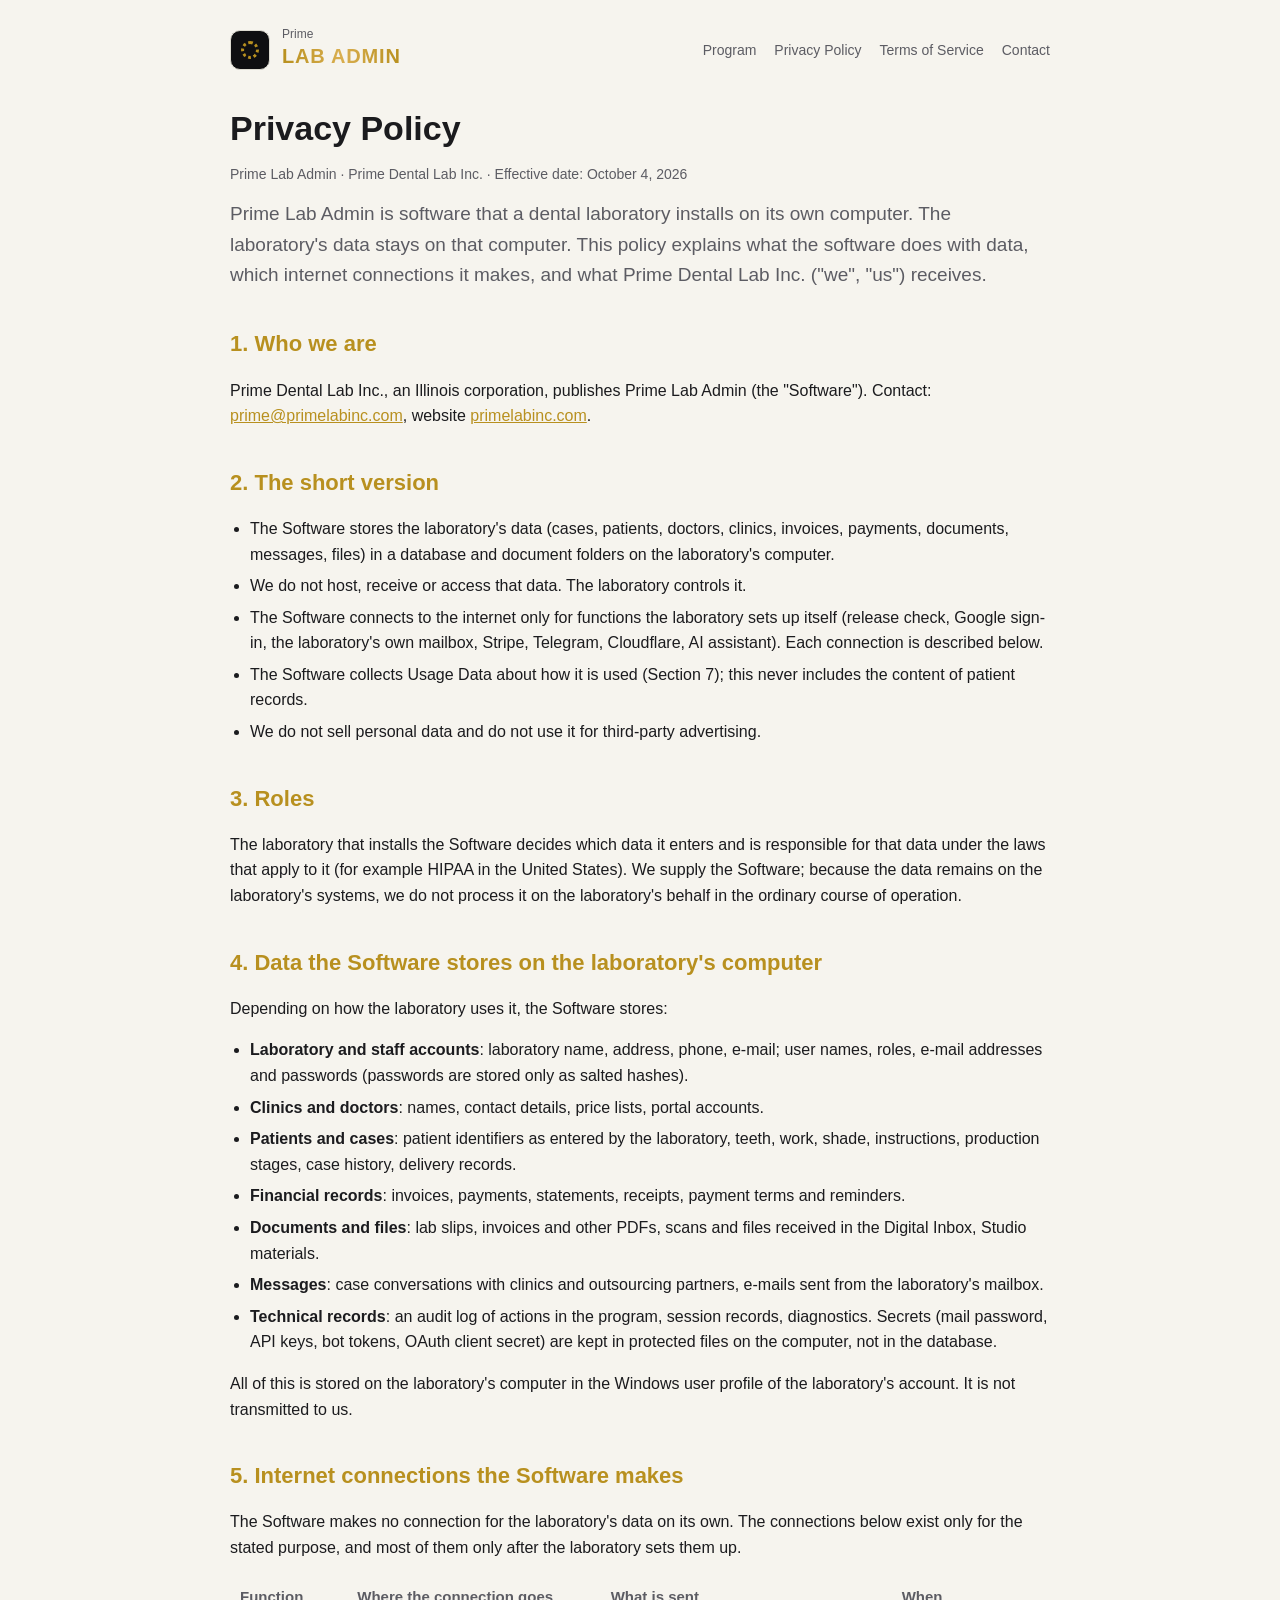
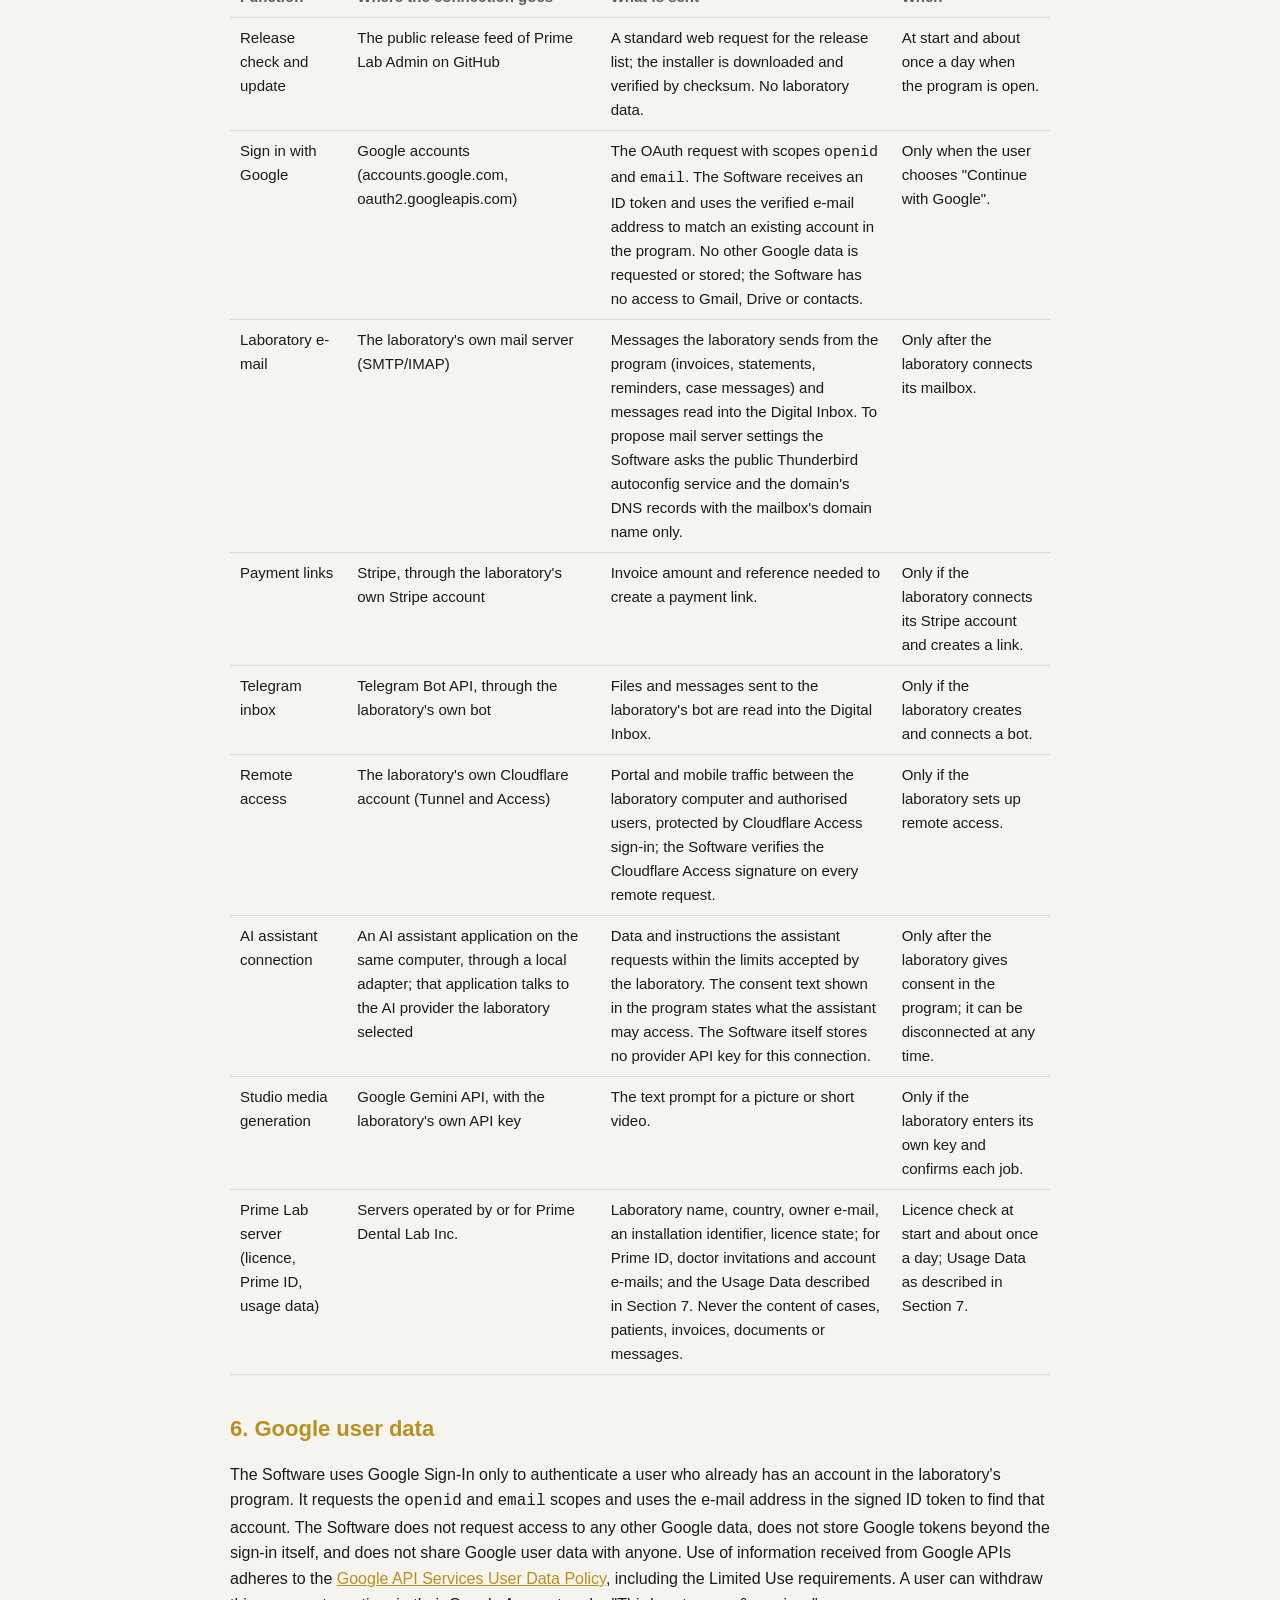
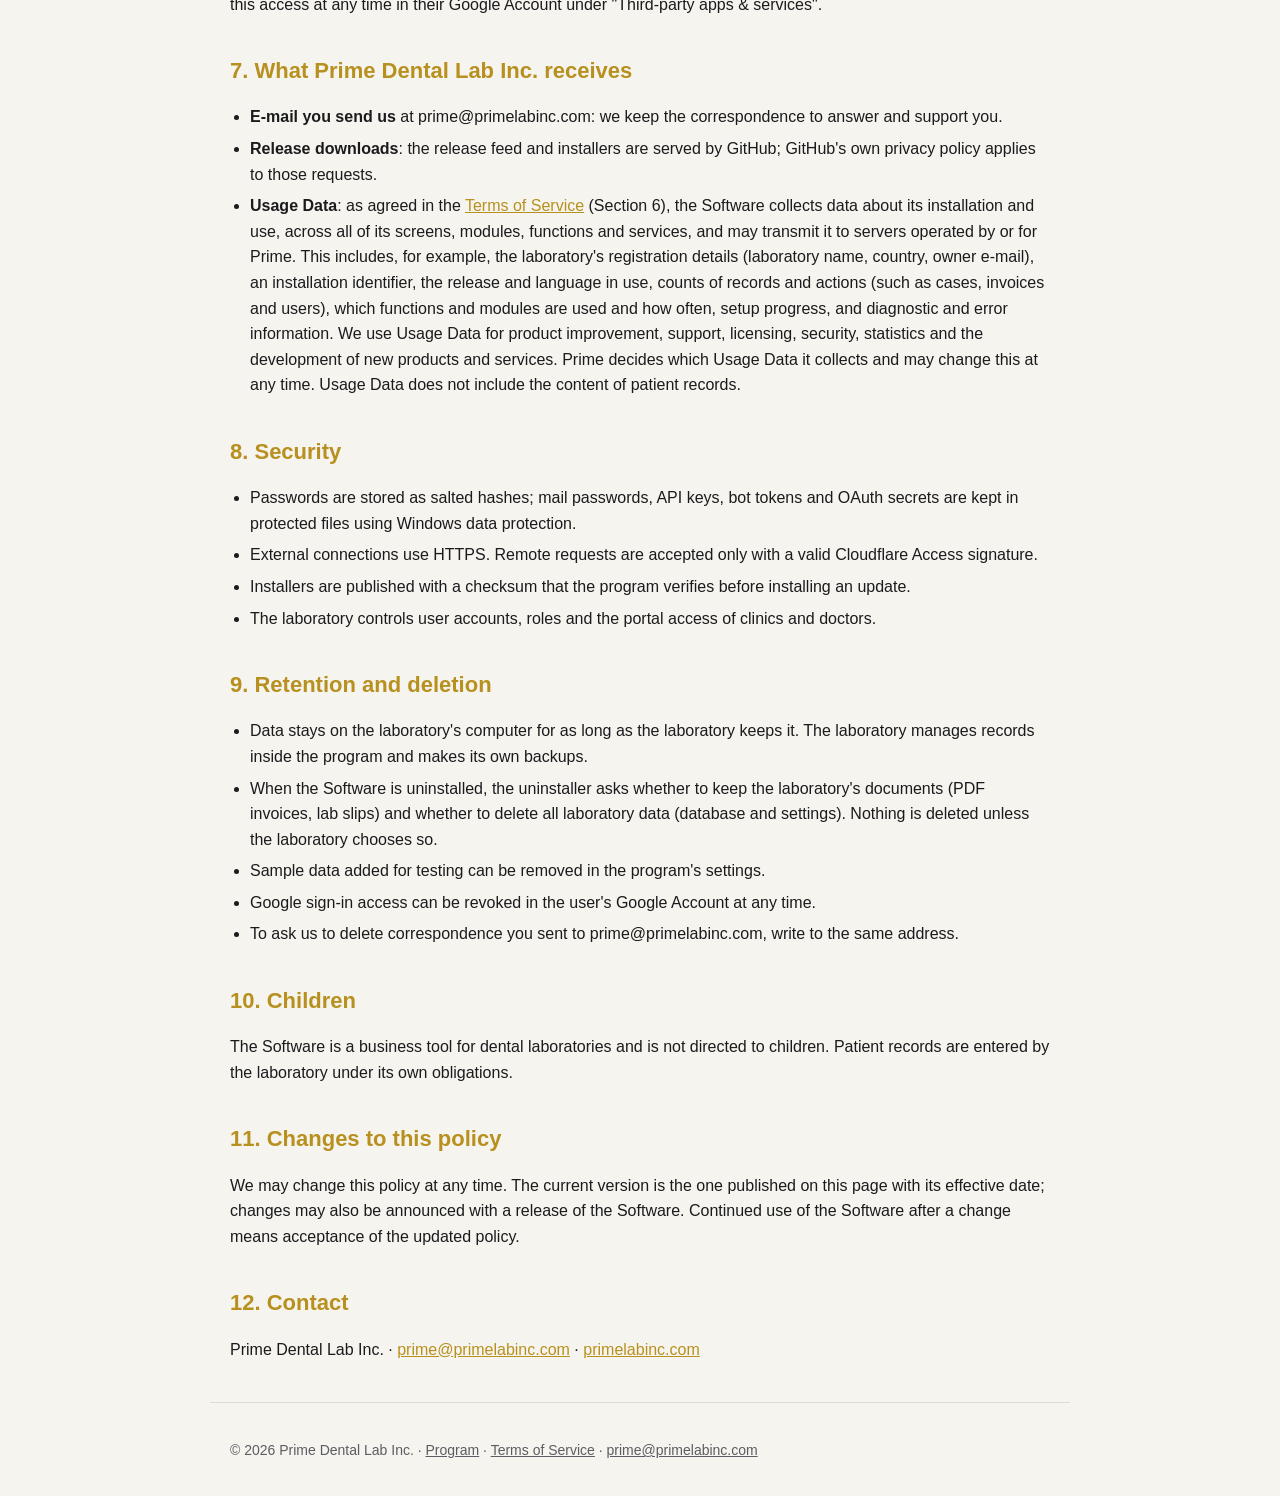
==== privacy.html @ 55986823 "Public pages from labadmin 869e050dc3d62ef52f39cce80fc5e84a127762c7" ====
<!doctype html>
<html lang="en">
<head>
<meta charset="utf-8">
<meta name="viewport" content="width=device-width, initial-scale=1">
<title>Privacy Policy — Prime Lab Admin</title>
<meta name="description" content="Privacy Policy for Prime Lab Admin, dental laboratory management software by Prime Dental Lab Inc.">
<link rel="stylesheet" href="style.css">
</head>
<body>
<header>
  <a class="brand" href="index.html"><span class="mark"><span></span></span><span><small>Prime</small><strong>LAB ADMIN</strong></span></a>
  <nav><a href="index.html">Program</a><a href="privacy.html">Privacy Policy</a><a href="terms.html">Terms of Service</a><a href="mailto:prime@primelabinc.com">Contact</a></nav>
</header>
<main>
  <h1>Privacy Policy</h1>
  <p class="meta">Prime Lab Admin · Prime Dental Lab Inc. · Effective date: October 4, 2026</p>
  <p class="lead">Prime Lab Admin is software that a dental laboratory installs on its own computer. The laboratory's data stays on that computer. This policy explains what the software does with data, which internet connections it makes, and what Prime Dental Lab Inc. ("we", "us") receives.</p>

  <h2>1. Who we are</h2>
  <p>Prime Dental Lab Inc., an Illinois corporation, publishes Prime Lab Admin (the "Software"). Contact: <a href="mailto:prime@primelabinc.com">prime@primelabinc.com</a>, website <a href="https://primelabinc.com">primelabinc.com</a>.</p>

  <h2>2. The short version</h2>
  <ul>
    <li>The Software stores the laboratory's data (cases, patients, doctors, clinics, invoices, payments, documents, messages, files) in a database and document folders on the laboratory's computer.</li>
    <li>We do not host, receive or access that data. The laboratory controls it.</li>
    <li>The Software connects to the internet only for functions the laboratory sets up itself (release check, Google sign-in, the laboratory's own mailbox, Stripe, Telegram, Cloudflare, AI assistant). Each connection is described below.</li>
    <li>The Software collects Usage Data about how it is used (Section 7); this never includes the content of patient records.</li>
    <li>We do not sell personal data and do not use it for third-party advertising.</li>
  </ul>

  <h2>3. Roles</h2>
  <p>The laboratory that installs the Software decides which data it enters and is responsible for that data under the laws that apply to it (for example HIPAA in the United States). We supply the Software; because the data remains on the laboratory's systems, we do not process it on the laboratory's behalf in the ordinary course of operation.</p>

  <h2>4. Data the Software stores on the laboratory's computer</h2>
  <p>Depending on how the laboratory uses it, the Software stores:</p>
  <ul>
    <li><strong>Laboratory and staff accounts</strong>: laboratory name, address, phone, e-mail; user names, roles, e-mail addresses and passwords (passwords are stored only as salted hashes).</li>
    <li><strong>Clinics and doctors</strong>: names, contact details, price lists, portal accounts.</li>
    <li><strong>Patients and cases</strong>: patient identifiers as entered by the laboratory, teeth, work, shade, instructions, production stages, case history, delivery records.</li>
    <li><strong>Financial records</strong>: invoices, payments, statements, receipts, payment terms and reminders.</li>
    <li><strong>Documents and files</strong>: lab slips, invoices and other PDFs, scans and files received in the Digital Inbox, Studio materials.</li>
    <li><strong>Messages</strong>: case conversations with clinics and outsourcing partners, e-mails sent from the laboratory's mailbox.</li>
    <li><strong>Technical records</strong>: an audit log of actions in the program, session records, diagnostics. Secrets (mail password, API keys, bot tokens, OAuth client secret) are kept in protected files on the computer, not in the database.</li>
  </ul>
  <p>All of this is stored on the laboratory's computer in the Windows user profile of the laboratory's account. It is not transmitted to us.</p>

  <h2>5. Internet connections the Software makes</h2>
  <p>The Software makes no connection for the laboratory's data on its own. The connections below exist only for the stated purpose, and most of them only after the laboratory sets them up.</p>
  <table>
    <tr><th>Function</th><th>Where the connection goes</th><th>What is sent</th><th>When</th></tr>
    <tr><td>Release check and update</td><td>The public release feed of Prime Lab Admin on GitHub</td><td>A standard web request for the release list; the installer is downloaded and verified by checksum. No laboratory data.</td><td>At start and about once a day when the program is open.</td></tr>
    <tr><td>Sign in with Google</td><td>Google accounts (accounts.google.com, oauth2.googleapis.com)</td><td>The OAuth request with scopes <code>openid</code> and <code>email</code>. The Software receives an ID token and uses the verified e-mail address to match an existing account in the program. No other Google data is requested or stored; the Software has no access to Gmail, Drive or contacts.</td><td>Only when the user chooses "Continue with Google".</td></tr>
    <tr><td>Laboratory e-mail</td><td>The laboratory's own mail server (SMTP/IMAP)</td><td>Messages the laboratory sends from the program (invoices, statements, reminders, case messages) and messages read into the Digital Inbox. To propose mail server settings the Software asks the public Thunderbird autoconfig service and the domain's DNS records with the mailbox's domain name only.</td><td>Only after the laboratory connects its mailbox.</td></tr>
    <tr><td>Payment links</td><td>Stripe, through the laboratory's own Stripe account</td><td>Invoice amount and reference needed to create a payment link.</td><td>Only if the laboratory connects its Stripe account and creates a link.</td></tr>
    <tr><td>Telegram inbox</td><td>Telegram Bot API, through the laboratory's own bot</td><td>Files and messages sent to the laboratory's bot are read into the Digital Inbox.</td><td>Only if the laboratory creates and connects a bot.</td></tr>
    <tr><td>Remote access</td><td>The laboratory's own Cloudflare account (Tunnel and Access)</td><td>Portal and mobile traffic between the laboratory computer and authorised users, protected by Cloudflare Access sign-in; the Software verifies the Cloudflare Access signature on every remote request.</td><td>Only if the laboratory sets up remote access.</td></tr>
    <tr><td>AI assistant connection</td><td>An AI assistant application on the same computer, through a local adapter; that application talks to the AI provider the laboratory selected</td><td>Data and instructions the assistant requests within the limits accepted by the laboratory. The consent text shown in the program states what the assistant may access. The Software itself stores no provider API key for this connection.</td><td>Only after the laboratory gives consent in the program; it can be disconnected at any time.</td></tr>
    <tr><td>Studio media generation</td><td>Google Gemini API, with the laboratory's own API key</td><td>The text prompt for a picture or short video.</td><td>Only if the laboratory enters its own key and confirms each job.</td></tr>
    <tr><td>Prime Lab server (licence, Prime ID, usage data)</td><td>Servers operated by or for Prime Dental Lab Inc.</td><td>Laboratory name, country, owner e-mail, an installation identifier, licence state; for Prime ID, doctor invitations and account e-mails; and the Usage Data described in Section 7. Never the content of cases, patients, invoices, documents or messages.</td><td>Licence check at start and about once a day; Usage Data as described in Section 7.</td></tr>
  </table>

  <h2>6. Google user data</h2>
  <p>The Software uses Google Sign-In only to authenticate a user who already has an account in the laboratory's program. It requests the <code>openid</code> and <code>email</code> scopes and uses the e-mail address in the signed ID token to find that account. The Software does not request access to any other Google data, does not store Google tokens beyond the sign-in itself, and does not share Google user data with anyone. Use of information received from Google APIs adheres to the <a href="https://developers.google.com/terms/api-services-user-data-policy">Google API Services User Data Policy</a>, including the Limited Use requirements. A user can withdraw this access at any time in their Google Account under "Third-party apps &amp; services".</p>

  <h2>7. What Prime Dental Lab Inc. receives</h2>
  <ul>
    <li><strong>E-mail you send us</strong> at prime@primelabinc.com: we keep the correspondence to answer and support you.</li>
    <li><strong>Release downloads</strong>: the release feed and installers are served by GitHub; GitHub's own privacy policy applies to those requests.</li>
    <li><strong>Usage Data</strong>: as agreed in the <a href="terms.html">Terms of Service</a> (Section 6), the Software collects data about its installation and use, across all of its screens, modules, functions and services, and may transmit it to servers operated by or for Prime. This includes, for example, the laboratory's registration details (laboratory name, country, owner e-mail), an installation identifier, the release and language in use, counts of records and actions (such as cases, invoices and users), which functions and modules are used and how often, setup progress, and diagnostic and error information. We use Usage Data for product improvement, support, licensing, security, statistics and the development of new products and services. Prime decides which Usage Data it collects and may change this at any time. Usage Data does not include the content of patient records.</li>
  </ul>

  <h2>8. Security</h2>
  <ul>
    <li>Passwords are stored as salted hashes; mail passwords, API keys, bot tokens and OAuth secrets are kept in protected files using Windows data protection.</li>
    <li>External connections use HTTPS. Remote requests are accepted only with a valid Cloudflare Access signature.</li>
    <li>Installers are published with a checksum that the program verifies before installing an update.</li>
    <li>The laboratory controls user accounts, roles and the portal access of clinics and doctors.</li>
  </ul>

  <h2>9. Retention and deletion</h2>
  <ul>
    <li>Data stays on the laboratory's computer for as long as the laboratory keeps it. The laboratory manages records inside the program and makes its own backups.</li>
    <li>When the Software is uninstalled, the uninstaller asks whether to keep the laboratory's documents (PDF invoices, lab slips) and whether to delete all laboratory data (database and settings). Nothing is deleted unless the laboratory chooses so.</li>
    <li>Sample data added for testing can be removed in the program's settings.</li>
    <li>Google sign-in access can be revoked in the user's Google Account at any time.</li>
    <li>To ask us to delete correspondence you sent to prime@primelabinc.com, write to the same address.</li>
  </ul>

  <h2>10. Children</h2>
  <p>The Software is a business tool for dental laboratories and is not directed to children. Patient records are entered by the laboratory under its own obligations.</p>

  <h2>11. Changes to this policy</h2>
  <p>We may change this policy at any time. The current version is the one published on this page with its effective date; changes may also be announced with a release of the Software. Continued use of the Software after a change means acceptance of the updated policy.</p>

  <h2>12. Contact</h2>
  <p>Prime Dental Lab Inc. · <a href="mailto:prime@primelabinc.com">prime@primelabinc.com</a> · <a href="https://primelabinc.com">primelabinc.com</a></p>
</main>
<footer>
  © 2026 Prime Dental Lab Inc. · <a href="index.html">Program</a> · <a href="terms.html">Terms of Service</a> · <a href="mailto:prime@primelabinc.com">prime@primelabinc.com</a>
</footer>
</body>
</html>
---- style.css ----
:root{--bg:#141517;--card:#1c1d21;--text:#ececec;--muted:#a9a9ad;--gold:#f0c75e;--gold2:#fff3b0;--line:#3a3b40;--max:860px}
@media (prefers-color-scheme:light){:root{--bg:#f6f4ee;--card:#ffffff;--text:#1b1b1e;--muted:#5c5c63;--gold:#b8901f;--gold2:#d9ae4f;--line:#dedbd1}}
*{box-sizing:border-box}
body{margin:0;background:var(--bg);color:var(--text);font:16px/1.6 -apple-system,"Segoe UI",Roboto,Helvetica,Arial,sans-serif}
header,main,footer{max-width:var(--max);margin:0 auto;padding:0 20px}
header{padding-top:28px;padding-bottom:8px;display:flex;align-items:center;justify-content:space-between;gap:16px;flex-wrap:wrap}
.brand{display:flex;align-items:center;gap:12px;text-decoration:none;color:inherit}
.brand .mark{width:40px;height:40px;border-radius:10px;background:#0f0f11;border:1px solid var(--line);display:grid;place-items:center}
.brand .mark span{width:18px;height:18px;border-radius:50%;border:3px dotted var(--gold)}
.brand small{display:block;font-size:12px;color:var(--muted);line-height:1}
.brand strong{font-size:20px;letter-spacing:.04em;background:linear-gradient(90deg,var(--gold),var(--gold2),var(--gold));-webkit-background-clip:text;background-clip:text;color:transparent}
nav a{color:var(--muted);text-decoration:none;margin-left:18px;font-size:14px}
nav a:hover{color:var(--gold)}
h1{font-size:34px;line-height:1.2;margin:28px 0 8px}
h2{font-size:22px;margin:36px 0 10px;color:var(--gold)}
h3{font-size:17px;margin:22px 0 6px}
p.lead{font-size:19px;color:var(--muted);margin-top:0}
.card{background:var(--card);border:1px solid var(--line);border-radius:14px;padding:18px 20px;margin:14px 0}
.grid{display:grid;grid-template-columns:repeat(auto-fit,minmax(240px,1fr));gap:14px}
.grid .card{margin:0}
.btn{display:inline-block;background:var(--gold);color:#141517;font-weight:600;text-decoration:none;padding:12px 20px;border-radius:10px;margin:8px 8px 8px 0}
.btn.ghost{background:transparent;color:var(--text);border:1px solid var(--line)}
ul{padding-left:20px}
li{margin:6px 0}
table{border-collapse:collapse;width:100%;font-size:15px}
th,td{text-align:left;vertical-align:top;padding:8px 10px;border-bottom:1px solid var(--line)}
th{color:var(--muted);font-weight:600}
.meta{color:var(--muted);font-size:14px}
footer{padding:36px 20px 40px;color:var(--muted);font-size:14px;border-top:1px solid var(--line);margin-top:40px}
footer a{color:var(--muted)}
a{color:var(--gold)}
@media (max-width:600px){h1{font-size:28px}nav a{margin-left:12px}}
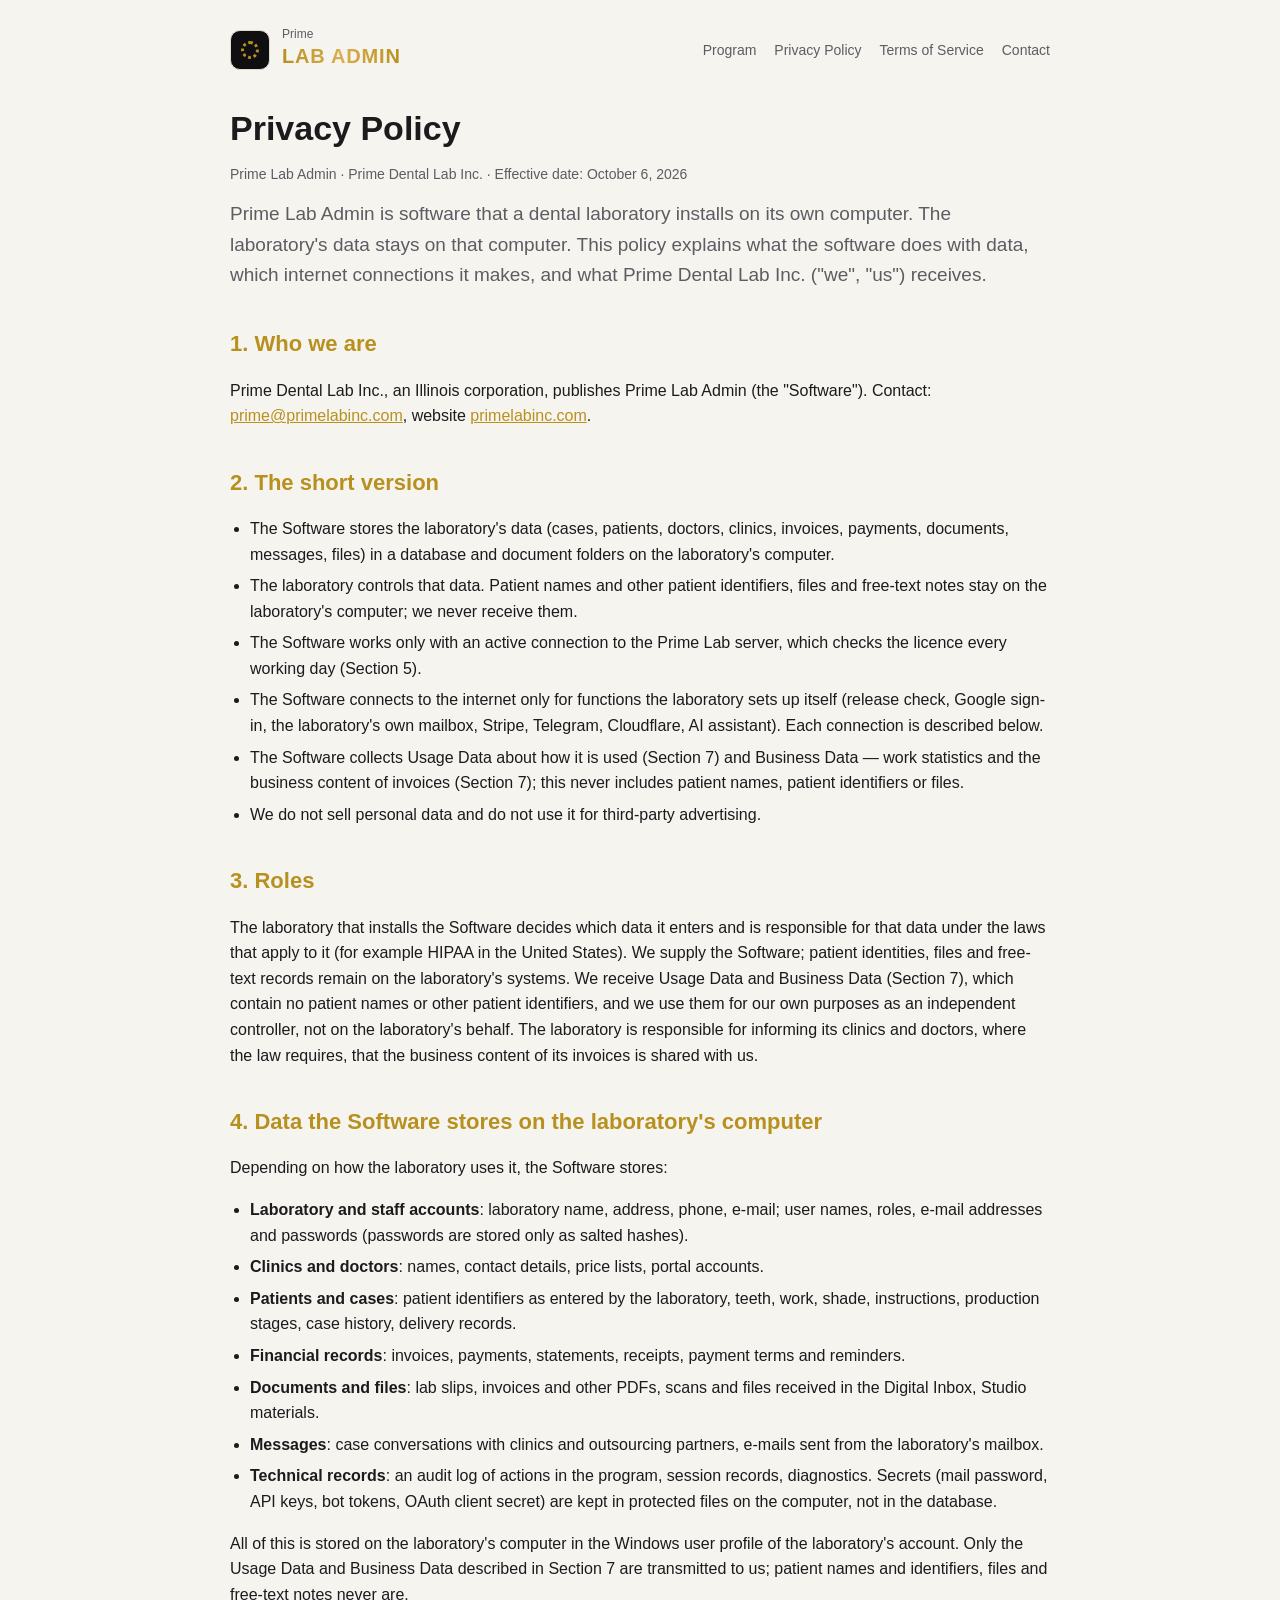
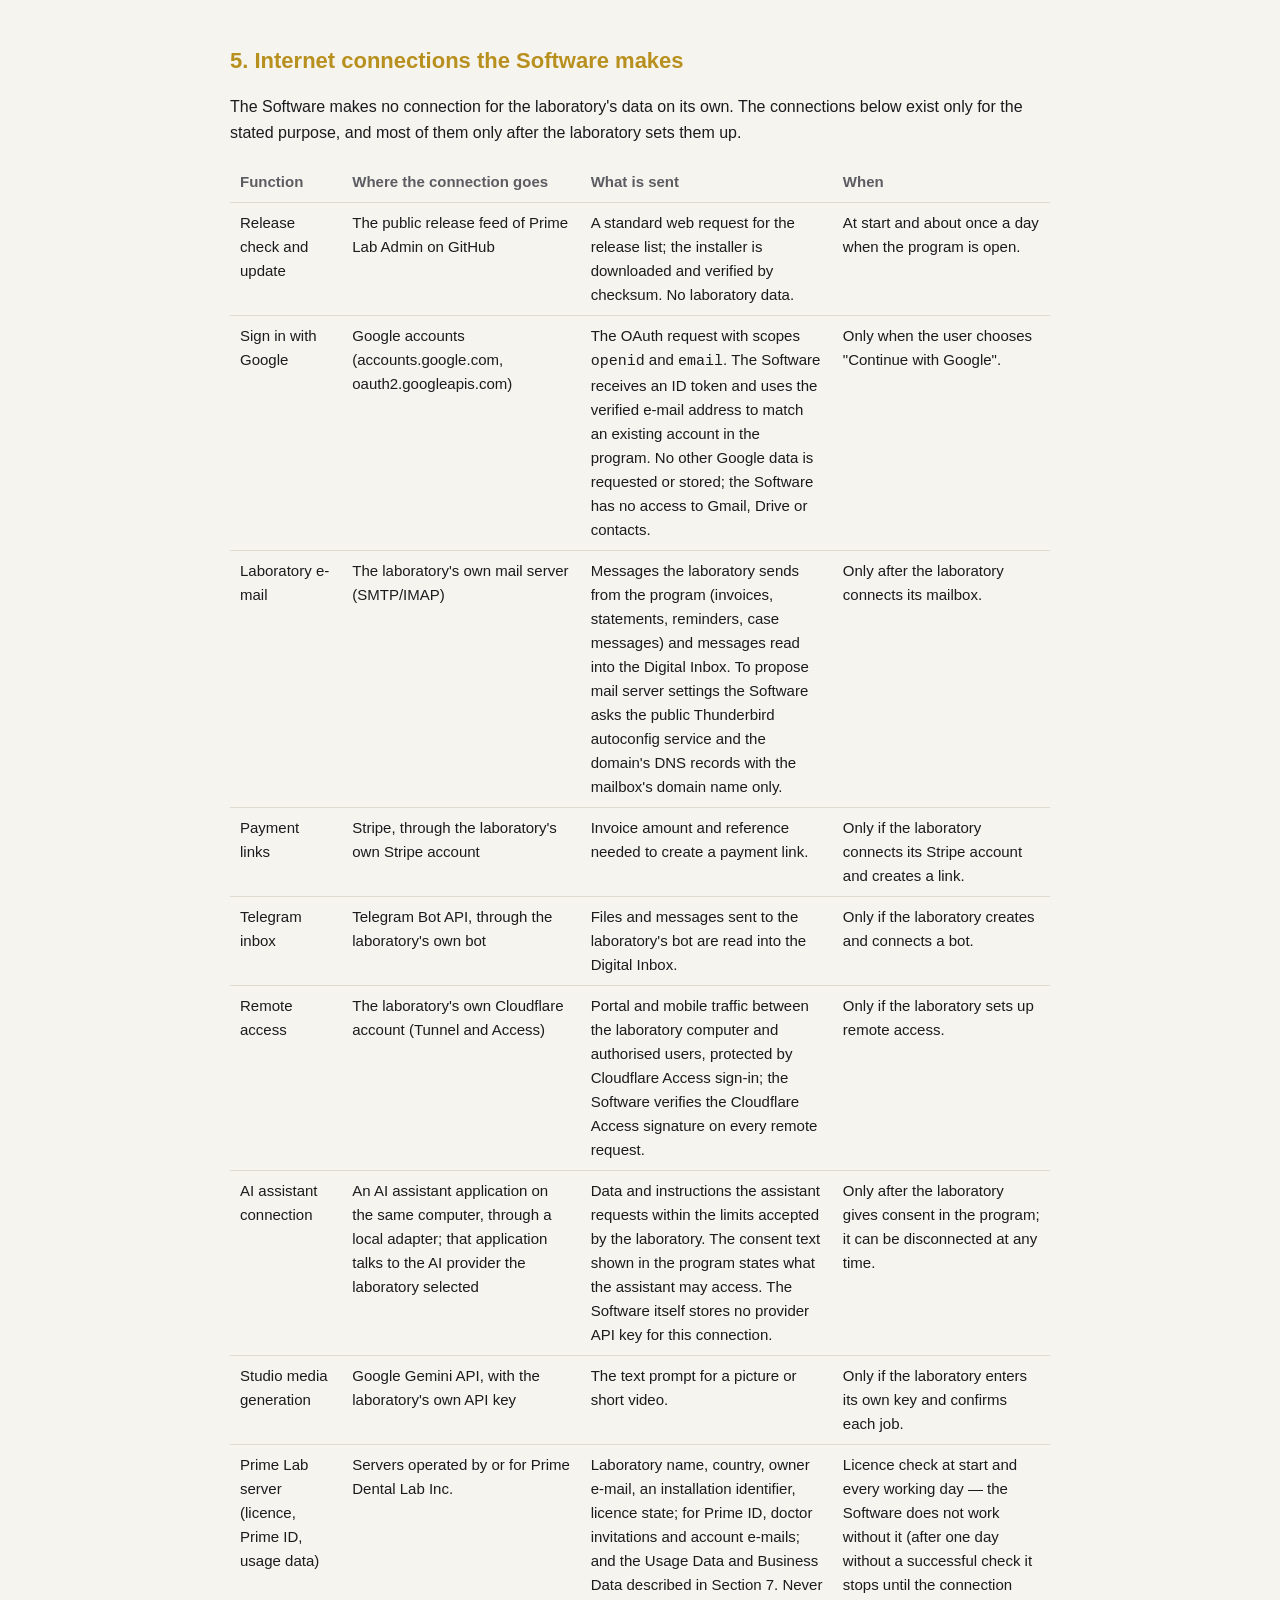
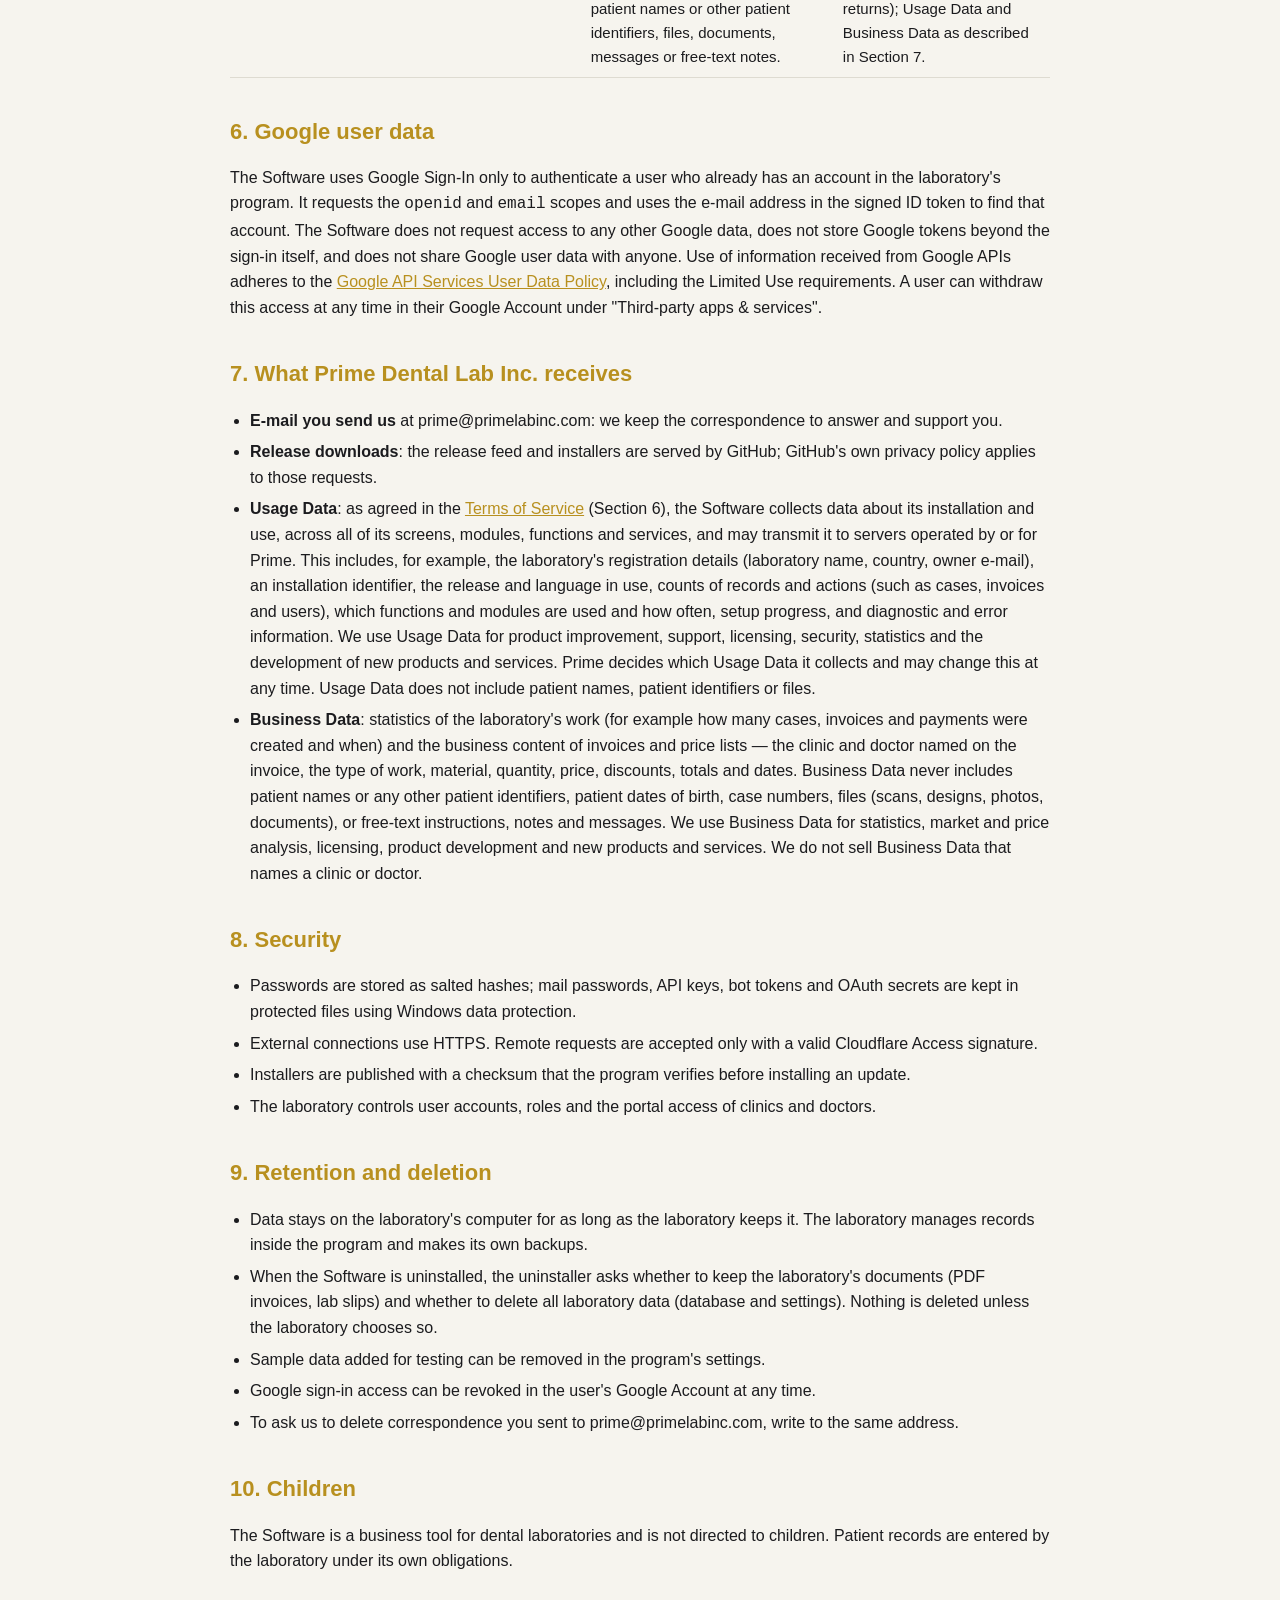
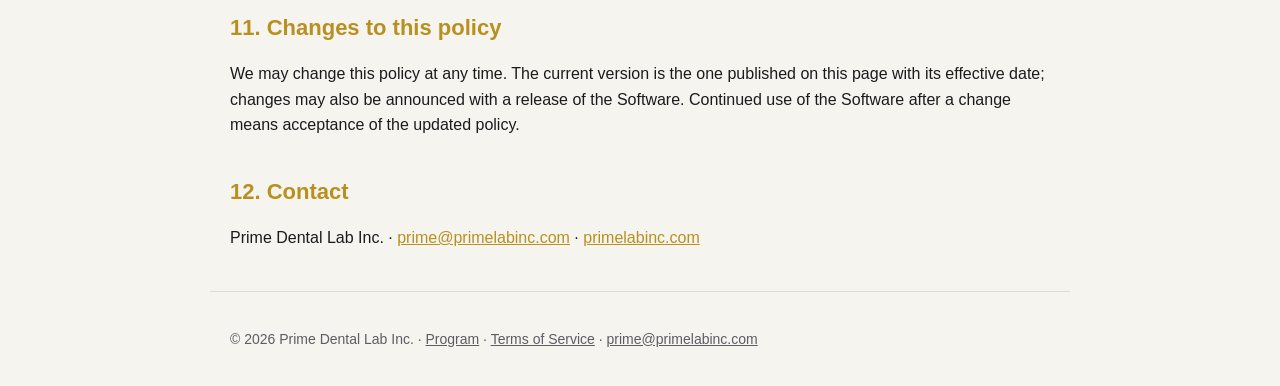
==== commit 6ae00aef: "Public pages from labadmin aed3d22ae14ece56cc79f1566f37463aeb109152" ====
--- a/privacy.html
+++ b/privacy.html
@@ -14,7 +14,7 @@
 </header>
 <main>
   <h1>Privacy Policy</h1>
-  <p class="meta">Prime Lab Admin · Prime Dental Lab Inc. · Effective date: October 4, 2026</p>
+  <p class="meta">Prime Lab Admin · Prime Dental Lab Inc. · Effective date: October 6, 2026</p>
   <p class="lead">Prime Lab Admin is software that a dental laboratory installs on its own computer. The laboratory's data stays on that computer. This policy explains what the software does with data, which internet connections it makes, and what Prime Dental Lab Inc. ("we", "us") receives.</p>
 
   <h2>1. Who we are</h2>
@@ -23,14 +23,15 @@
   <h2>2. The short version</h2>
   <ul>
     <li>The Software stores the laboratory's data (cases, patients, doctors, clinics, invoices, payments, documents, messages, files) in a database and document folders on the laboratory's computer.</li>
-    <li>We do not host, receive or access that data. The laboratory controls it.</li>
+    <li>The laboratory controls that data. Patient names and other patient identifiers, files and free-text notes stay on the laboratory's computer; we never receive them.</li>
+    <li>The Software works only with an active connection to the Prime Lab server, which checks the licence every working day (Section 5).</li>
     <li>The Software connects to the internet only for functions the laboratory sets up itself (release check, Google sign-in, the laboratory's own mailbox, Stripe, Telegram, Cloudflare, AI assistant). Each connection is described below.</li>
-    <li>The Software collects Usage Data about how it is used (Section 7); this never includes the content of patient records.</li>
+    <li>The Software collects Usage Data about how it is used (Section 7) and Business Data — work statistics and the business content of invoices (Section 7); this never includes patient names, patient identifiers or files.</li>
     <li>We do not sell personal data and do not use it for third-party advertising.</li>
   </ul>
 
   <h2>3. Roles</h2>
-  <p>The laboratory that installs the Software decides which data it enters and is responsible for that data under the laws that apply to it (for example HIPAA in the United States). We supply the Software; because the data remains on the laboratory's systems, we do not process it on the laboratory's behalf in the ordinary course of operation.</p>
+  <p>The laboratory that installs the Software decides which data it enters and is responsible for that data under the laws that apply to it (for example HIPAA in the United States). We supply the Software; patient identities, files and free-text records remain on the laboratory's systems. We receive Usage Data and Business Data (Section 7), which contain no patient names or other patient identifiers, and we use them for our own purposes as an independent controller, not on the laboratory's behalf. The laboratory is responsible for informing its clinics and doctors, where the law requires, that the business content of its invoices is shared with us.</p>
 
   <h2>4. Data the Software stores on the laboratory's computer</h2>
   <p>Depending on how the laboratory uses it, the Software stores:</p>
@@ -43,7 +44,7 @@
     <li><strong>Messages</strong>: case conversations with clinics and outsourcing partners, e-mails sent from the laboratory's mailbox.</li>
     <li><strong>Technical records</strong>: an audit log of actions in the program, session records, diagnostics. Secrets (mail password, API keys, bot tokens, OAuth client secret) are kept in protected files on the computer, not in the database.</li>
   </ul>
-  <p>All of this is stored on the laboratory's computer in the Windows user profile of the laboratory's account. It is not transmitted to us.</p>
+  <p>All of this is stored on the laboratory's computer in the Windows user profile of the laboratory's account. Only the Usage Data and Business Data described in Section 7 are transmitted to us; patient names and identifiers, files and free-text notes never are.</p>
 
   <h2>5. Internet connections the Software makes</h2>
   <p>The Software makes no connection for the laboratory's data on its own. The connections below exist only for the stated purpose, and most of them only after the laboratory sets them up.</p>
@@ -57,7 +58,7 @@
     <tr><td>Remote access</td><td>The laboratory's own Cloudflare account (Tunnel and Access)</td><td>Portal and mobile traffic between the laboratory computer and authorised users, protected by Cloudflare Access sign-in; the Software verifies the Cloudflare Access signature on every remote request.</td><td>Only if the laboratory sets up remote access.</td></tr>
     <tr><td>AI assistant connection</td><td>An AI assistant application on the same computer, through a local adapter; that application talks to the AI provider the laboratory selected</td><td>Data and instructions the assistant requests within the limits accepted by the laboratory. The consent text shown in the program states what the assistant may access. The Software itself stores no provider API key for this connection.</td><td>Only after the laboratory gives consent in the program; it can be disconnected at any time.</td></tr>
     <tr><td>Studio media generation</td><td>Google Gemini API, with the laboratory's own API key</td><td>The text prompt for a picture or short video.</td><td>Only if the laboratory enters its own key and confirms each job.</td></tr>
-    <tr><td>Prime Lab server (licence, Prime ID, usage data)</td><td>Servers operated by or for Prime Dental Lab Inc.</td><td>Laboratory name, country, owner e-mail, an installation identifier, licence state; for Prime ID, doctor invitations and account e-mails; and the Usage Data described in Section 7. Never the content of cases, patients, invoices, documents or messages.</td><td>Licence check at start and about once a day; Usage Data as described in Section 7.</td></tr>
+    <tr><td>Prime Lab server (licence, Prime ID, usage data)</td><td>Servers operated by or for Prime Dental Lab Inc.</td><td>Laboratory name, country, owner e-mail, an installation identifier, licence state; for Prime ID, doctor invitations and account e-mails; and the Usage Data and Business Data described in Section 7. Never patient names or other patient identifiers, files, documents, messages or free-text notes.</td><td>Licence check at start and every working day — the Software does not work without it (after one day without a successful check it stops until the connection returns); Usage Data and Business Data as described in Section 7.</td></tr>
   </table>
 
   <h2>6. Google user data</h2>
@@ -67,7 +68,8 @@
   <ul>
     <li><strong>E-mail you send us</strong> at prime@primelabinc.com: we keep the correspondence to answer and support you.</li>
     <li><strong>Release downloads</strong>: the release feed and installers are served by GitHub; GitHub's own privacy policy applies to those requests.</li>
-    <li><strong>Usage Data</strong>: as agreed in the <a href="terms.html">Terms of Service</a> (Section 6), the Software collects data about its installation and use, across all of its screens, modules, functions and services, and may transmit it to servers operated by or for Prime. This includes, for example, the laboratory's registration details (laboratory name, country, owner e-mail), an installation identifier, the release and language in use, counts of records and actions (such as cases, invoices and users), which functions and modules are used and how often, setup progress, and diagnostic and error information. We use Usage Data for product improvement, support, licensing, security, statistics and the development of new products and services. Prime decides which Usage Data it collects and may change this at any time. Usage Data does not include the content of patient records.</li>
+    <li><strong>Usage Data</strong>: as agreed in the <a href="terms.html">Terms of Service</a> (Section 6), the Software collects data about its installation and use, across all of its screens, modules, functions and services, and may transmit it to servers operated by or for Prime. This includes, for example, the laboratory's registration details (laboratory name, country, owner e-mail), an installation identifier, the release and language in use, counts of records and actions (such as cases, invoices and users), which functions and modules are used and how often, setup progress, and diagnostic and error information. We use Usage Data for product improvement, support, licensing, security, statistics and the development of new products and services. Prime decides which Usage Data it collects and may change this at any time. Usage Data does not include patient names, patient identifiers or files.</li>
+    <li><strong>Business Data</strong>: statistics of the laboratory's work (for example how many cases, invoices and payments were created and when) and the business content of invoices and price lists — the clinic and doctor named on the invoice, the type of work, material, quantity, price, discounts, totals and dates. Business Data never includes patient names or any other patient identifiers, patient dates of birth, case numbers, files (scans, designs, photos, documents), or free-text instructions, notes and messages. We use Business Data for statistics, market and price analysis, licensing, product development and new products and services. We do not sell Business Data that names a clinic or doctor.</li>
   </ul>
 
   <h2>8. Security</h2>
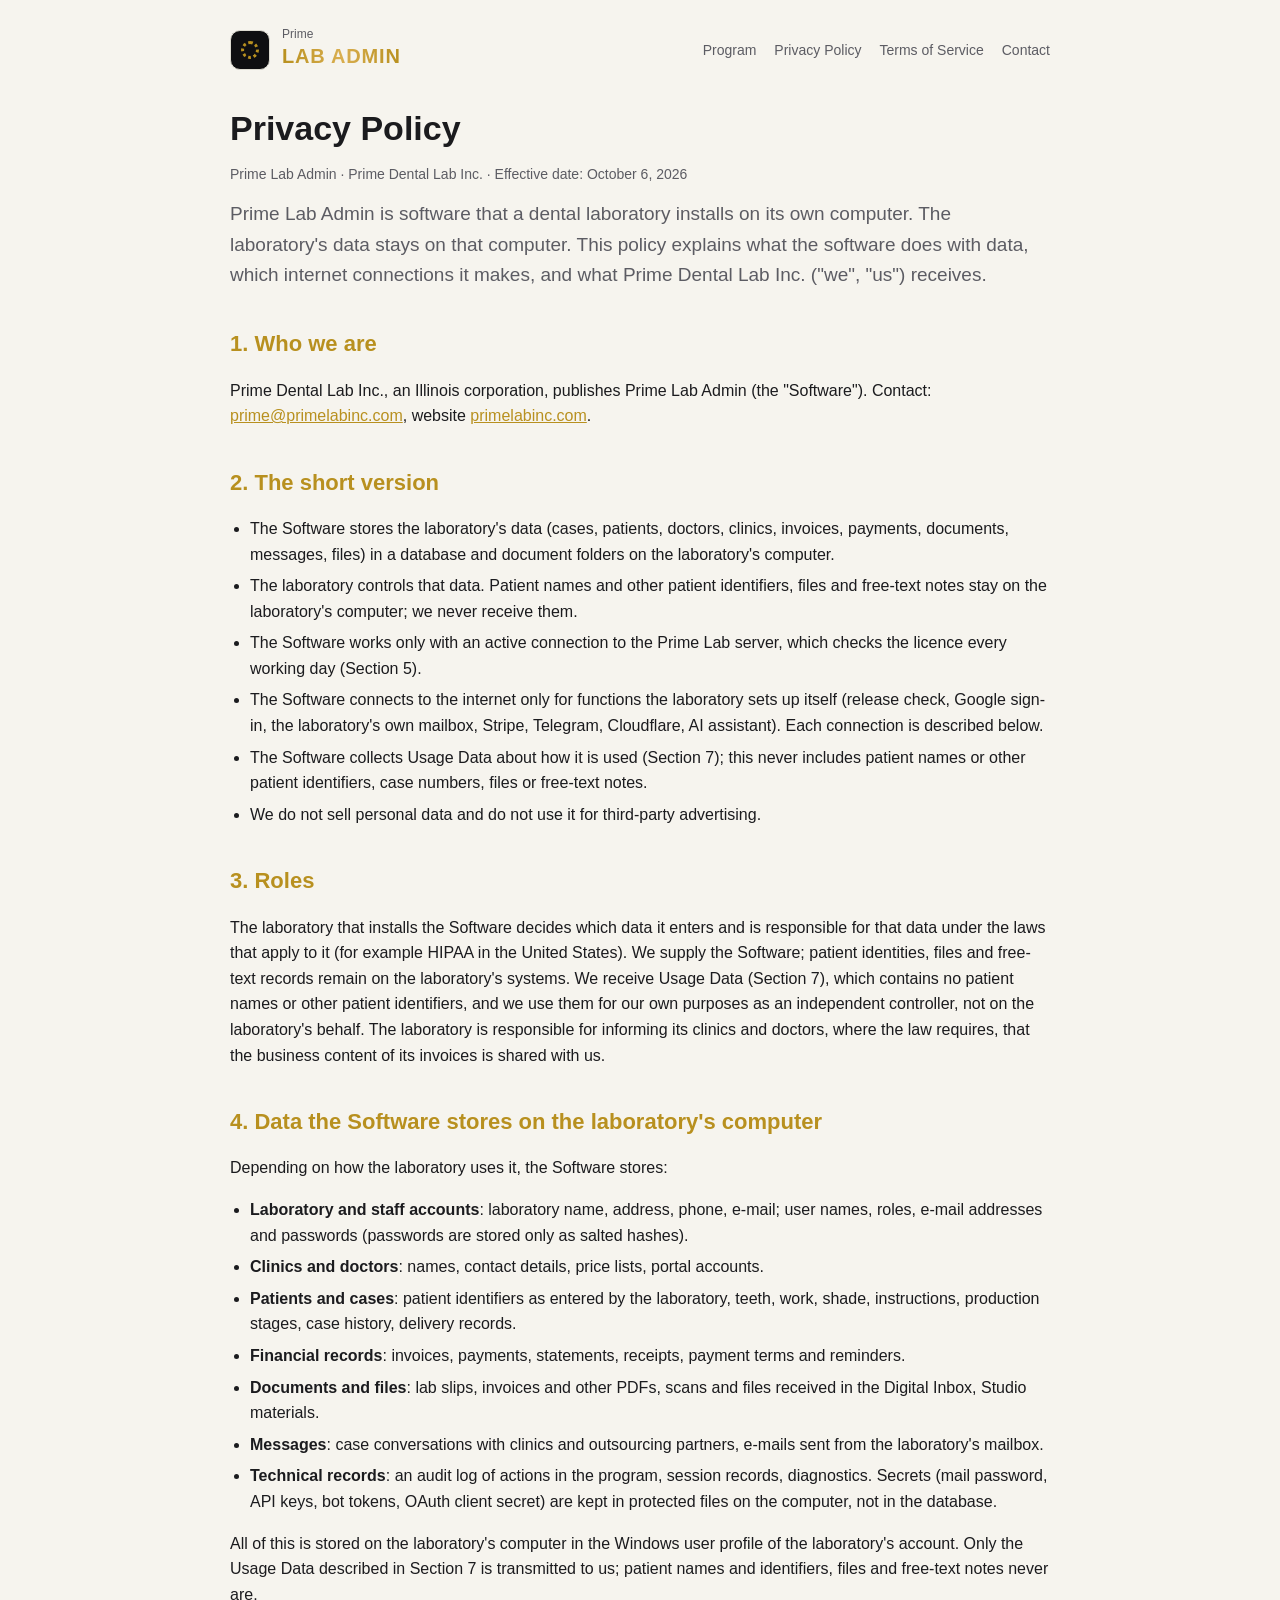
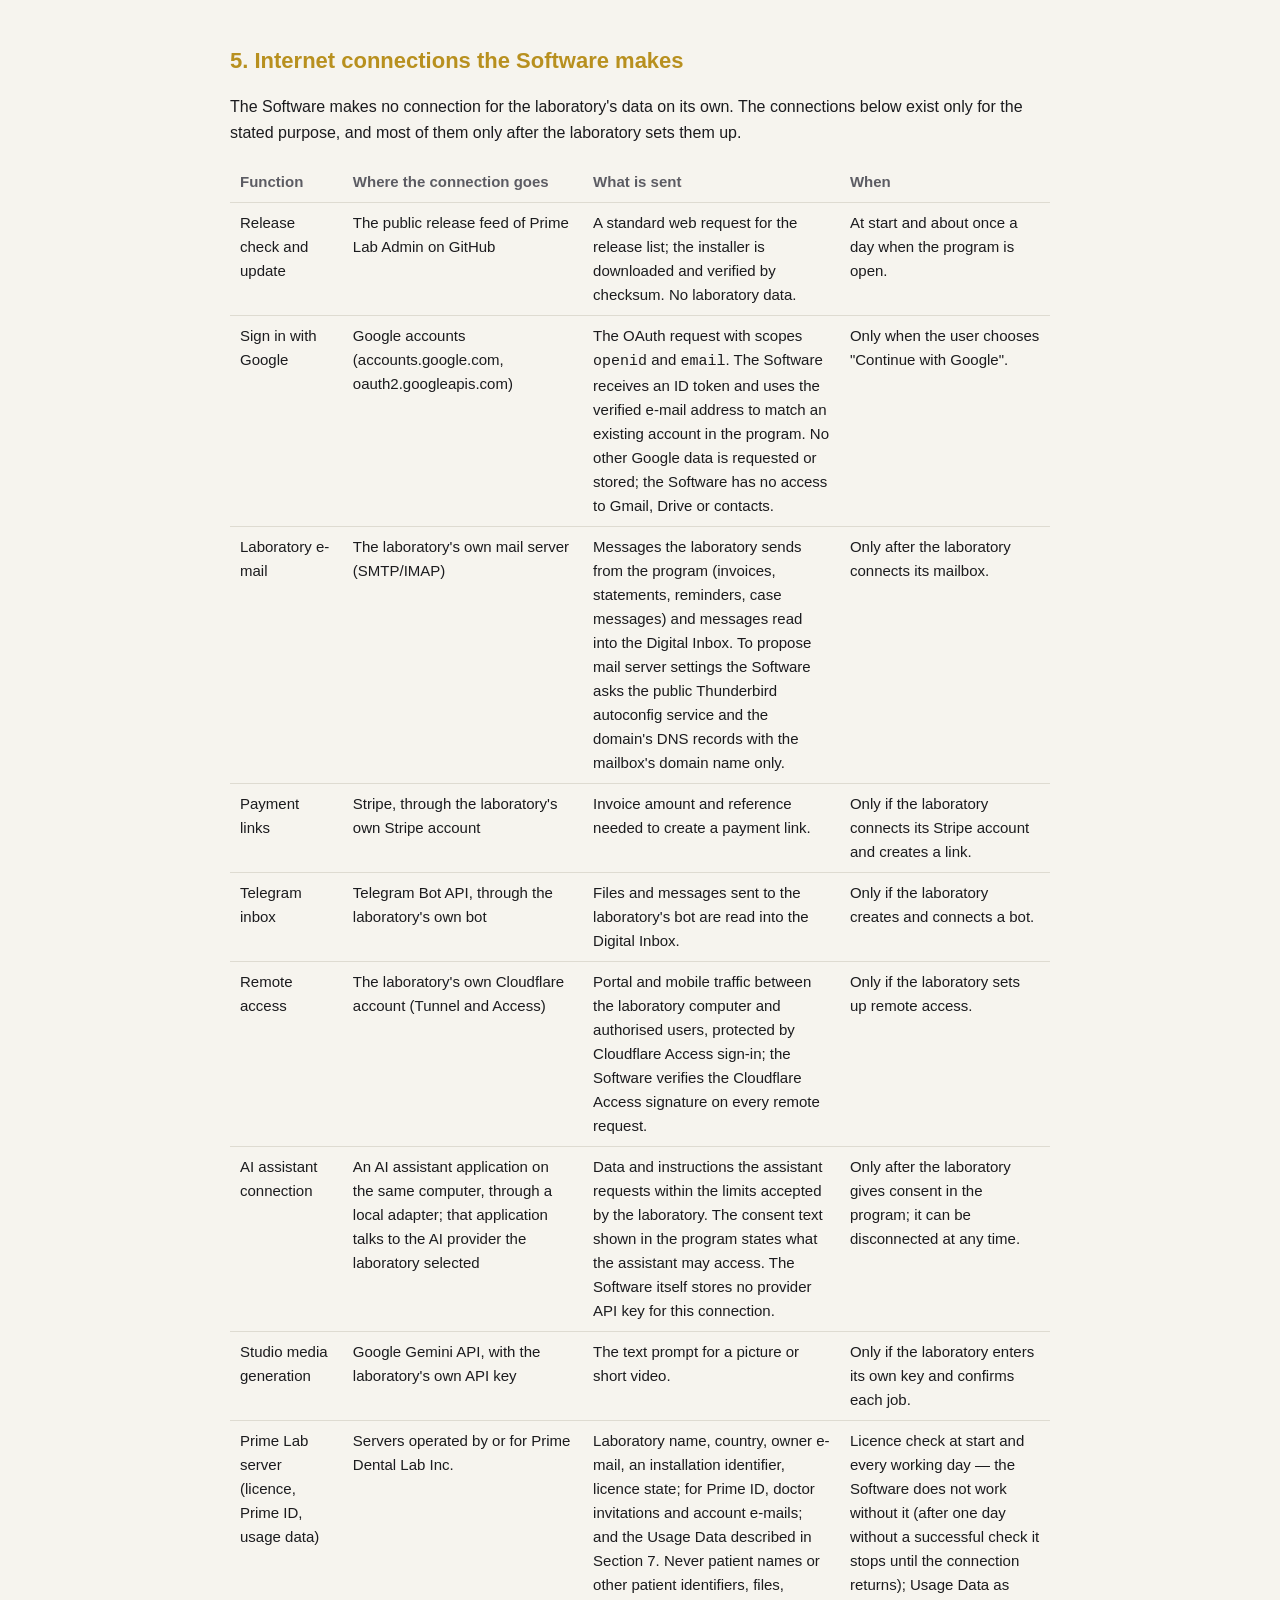
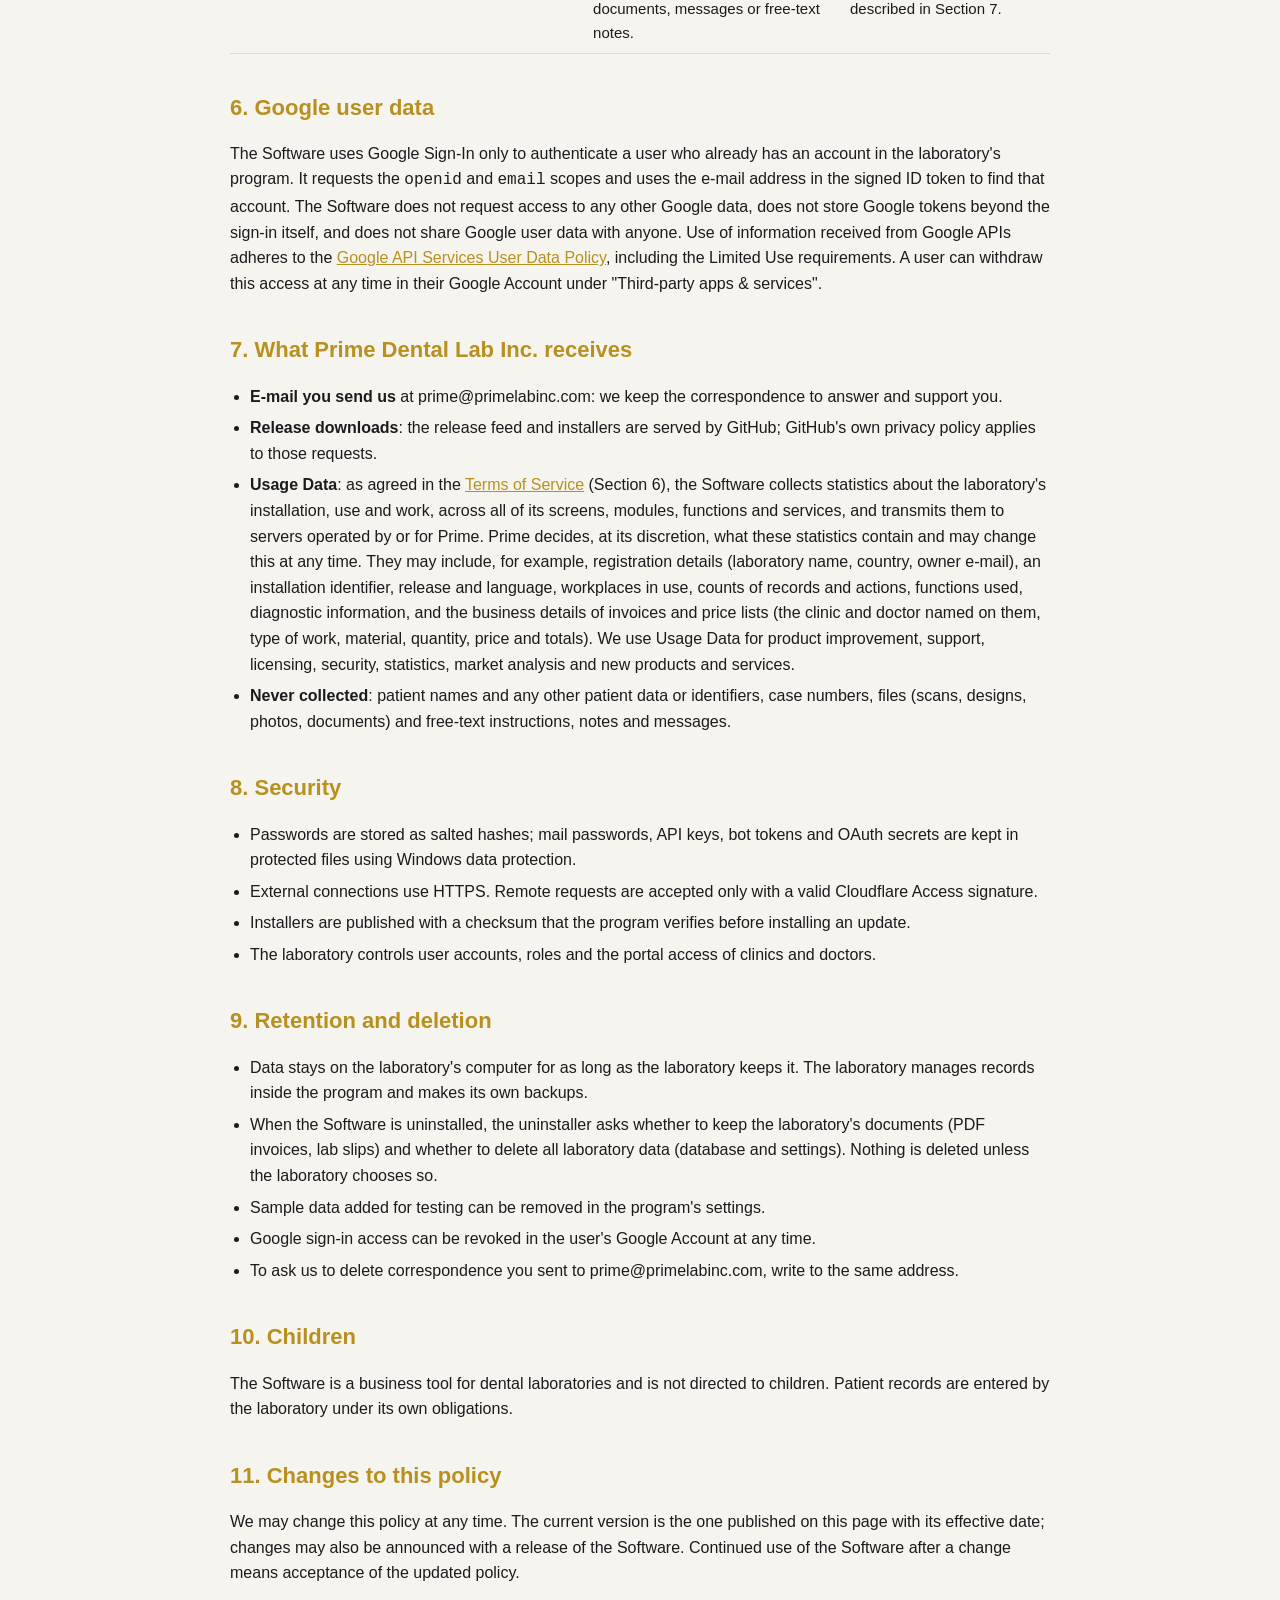
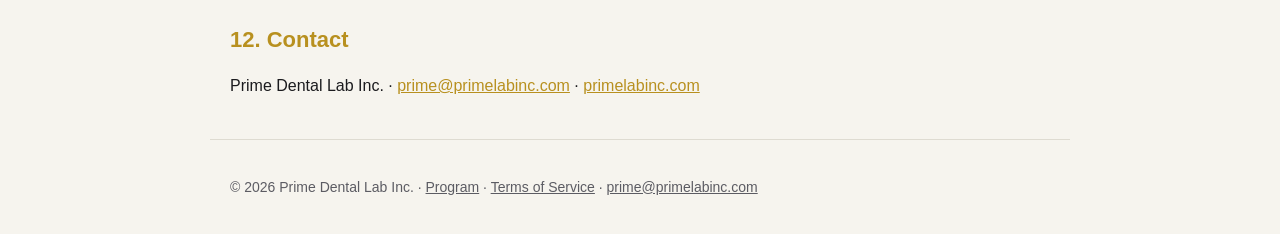
==== commit 1e1bfbae: "Public pages from labadmin b42328e45097229980f6a561b50ca2874d04b071" ====
--- a/privacy.html
+++ b/privacy.html
@@ -26,12 +26,12 @@
     <li>The laboratory controls that data. Patient names and other patient identifiers, files and free-text notes stay on the laboratory's computer; we never receive them.</li>
     <li>The Software works only with an active connection to the Prime Lab server, which checks the licence every working day (Section 5).</li>
     <li>The Software connects to the internet only for functions the laboratory sets up itself (release check, Google sign-in, the laboratory's own mailbox, Stripe, Telegram, Cloudflare, AI assistant). Each connection is described below.</li>
-    <li>The Software collects Usage Data about how it is used (Section 7) and Business Data — work statistics and the business content of invoices (Section 7); this never includes patient names, patient identifiers or files.</li>
+    <li>The Software collects Usage Data about how it is used (Section 7); this never includes patient names or other patient identifiers, case numbers, files or free-text notes.</li>
     <li>We do not sell personal data and do not use it for third-party advertising.</li>
   </ul>
 
   <h2>3. Roles</h2>
-  <p>The laboratory that installs the Software decides which data it enters and is responsible for that data under the laws that apply to it (for example HIPAA in the United States). We supply the Software; patient identities, files and free-text records remain on the laboratory's systems. We receive Usage Data and Business Data (Section 7), which contain no patient names or other patient identifiers, and we use them for our own purposes as an independent controller, not on the laboratory's behalf. The laboratory is responsible for informing its clinics and doctors, where the law requires, that the business content of its invoices is shared with us.</p>
+  <p>The laboratory that installs the Software decides which data it enters and is responsible for that data under the laws that apply to it (for example HIPAA in the United States). We supply the Software; patient identities, files and free-text records remain on the laboratory's systems. We receive Usage Data (Section 7), which contains no patient names or other patient identifiers, and we use them for our own purposes as an independent controller, not on the laboratory's behalf. The laboratory is responsible for informing its clinics and doctors, where the law requires, that the business content of its invoices is shared with us.</p>
 
   <h2>4. Data the Software stores on the laboratory's computer</h2>
   <p>Depending on how the laboratory uses it, the Software stores:</p>
@@ -44,7 +44,7 @@
     <li><strong>Messages</strong>: case conversations with clinics and outsourcing partners, e-mails sent from the laboratory's mailbox.</li>
     <li><strong>Technical records</strong>: an audit log of actions in the program, session records, diagnostics. Secrets (mail password, API keys, bot tokens, OAuth client secret) are kept in protected files on the computer, not in the database.</li>
   </ul>
-  <p>All of this is stored on the laboratory's computer in the Windows user profile of the laboratory's account. Only the Usage Data and Business Data described in Section 7 are transmitted to us; patient names and identifiers, files and free-text notes never are.</p>
+  <p>All of this is stored on the laboratory's computer in the Windows user profile of the laboratory's account. Only the Usage Data described in Section 7 is transmitted to us; patient names and identifiers, files and free-text notes never are.</p>
 
   <h2>5. Internet connections the Software makes</h2>
   <p>The Software makes no connection for the laboratory's data on its own. The connections below exist only for the stated purpose, and most of them only after the laboratory sets them up.</p>
@@ -58,7 +58,7 @@
     <tr><td>Remote access</td><td>The laboratory's own Cloudflare account (Tunnel and Access)</td><td>Portal and mobile traffic between the laboratory computer and authorised users, protected by Cloudflare Access sign-in; the Software verifies the Cloudflare Access signature on every remote request.</td><td>Only if the laboratory sets up remote access.</td></tr>
     <tr><td>AI assistant connection</td><td>An AI assistant application on the same computer, through a local adapter; that application talks to the AI provider the laboratory selected</td><td>Data and instructions the assistant requests within the limits accepted by the laboratory. The consent text shown in the program states what the assistant may access. The Software itself stores no provider API key for this connection.</td><td>Only after the laboratory gives consent in the program; it can be disconnected at any time.</td></tr>
     <tr><td>Studio media generation</td><td>Google Gemini API, with the laboratory's own API key</td><td>The text prompt for a picture or short video.</td><td>Only if the laboratory enters its own key and confirms each job.</td></tr>
-    <tr><td>Prime Lab server (licence, Prime ID, usage data)</td><td>Servers operated by or for Prime Dental Lab Inc.</td><td>Laboratory name, country, owner e-mail, an installation identifier, licence state; for Prime ID, doctor invitations and account e-mails; and the Usage Data and Business Data described in Section 7. Never patient names or other patient identifiers, files, documents, messages or free-text notes.</td><td>Licence check at start and every working day — the Software does not work without it (after one day without a successful check it stops until the connection returns); Usage Data and Business Data as described in Section 7.</td></tr>
+    <tr><td>Prime Lab server (licence, Prime ID, usage data)</td><td>Servers operated by or for Prime Dental Lab Inc.</td><td>Laboratory name, country, owner e-mail, an installation identifier, licence state; for Prime ID, doctor invitations and account e-mails; and the Usage Data described in Section 7. Never patient names or other patient identifiers, files, documents, messages or free-text notes.</td><td>Licence check at start and every working day — the Software does not work without it (after one day without a successful check it stops until the connection returns); Usage Data as described in Section 7.</td></tr>
   </table>
 
   <h2>6. Google user data</h2>
@@ -68,8 +68,8 @@
   <ul>
     <li><strong>E-mail you send us</strong> at prime@primelabinc.com: we keep the correspondence to answer and support you.</li>
     <li><strong>Release downloads</strong>: the release feed and installers are served by GitHub; GitHub's own privacy policy applies to those requests.</li>
-    <li><strong>Usage Data</strong>: as agreed in the <a href="terms.html">Terms of Service</a> (Section 6), the Software collects data about its installation and use, across all of its screens, modules, functions and services, and may transmit it to servers operated by or for Prime. This includes, for example, the laboratory's registration details (laboratory name, country, owner e-mail), an installation identifier, the release and language in use, counts of records and actions (such as cases, invoices and users), which functions and modules are used and how often, setup progress, and diagnostic and error information. We use Usage Data for product improvement, support, licensing, security, statistics and the development of new products and services. Prime decides which Usage Data it collects and may change this at any time. Usage Data does not include patient names, patient identifiers or files.</li>
-    <li><strong>Business Data</strong>: statistics of the laboratory's work (for example how many cases, invoices and payments were created and when) and the business content of invoices and price lists — the clinic and doctor named on the invoice, the type of work, material, quantity, price, discounts, totals and dates. Business Data never includes patient names or any other patient identifiers, patient dates of birth, case numbers, files (scans, designs, photos, documents), or free-text instructions, notes and messages. We use Business Data for statistics, market and price analysis, licensing, product development and new products and services. We do not sell Business Data that names a clinic or doctor.</li>
+    <li><strong>Usage Data</strong>: as agreed in the <a href="terms.html">Terms of Service</a> (Section 6), the Software collects statistics about the laboratory's installation, use and work, across all of its screens, modules, functions and services, and transmits them to servers operated by or for Prime. Prime decides, at its discretion, what these statistics contain and may change this at any time. They may include, for example, registration details (laboratory name, country, owner e-mail), an installation identifier, release and language, workplaces in use, counts of records and actions, functions used, diagnostic information, and the business details of invoices and price lists (the clinic and doctor named on them, type of work, material, quantity, price and totals). We use Usage Data for product improvement, support, licensing, security, statistics, market analysis and new products and services.</li>
+    <li><strong>Never collected</strong>: patient names and any other patient data or identifiers, case numbers, files (scans, designs, photos, documents) and free-text instructions, notes and messages.</li>
   </ul>
 
   <h2>8. Security</h2>
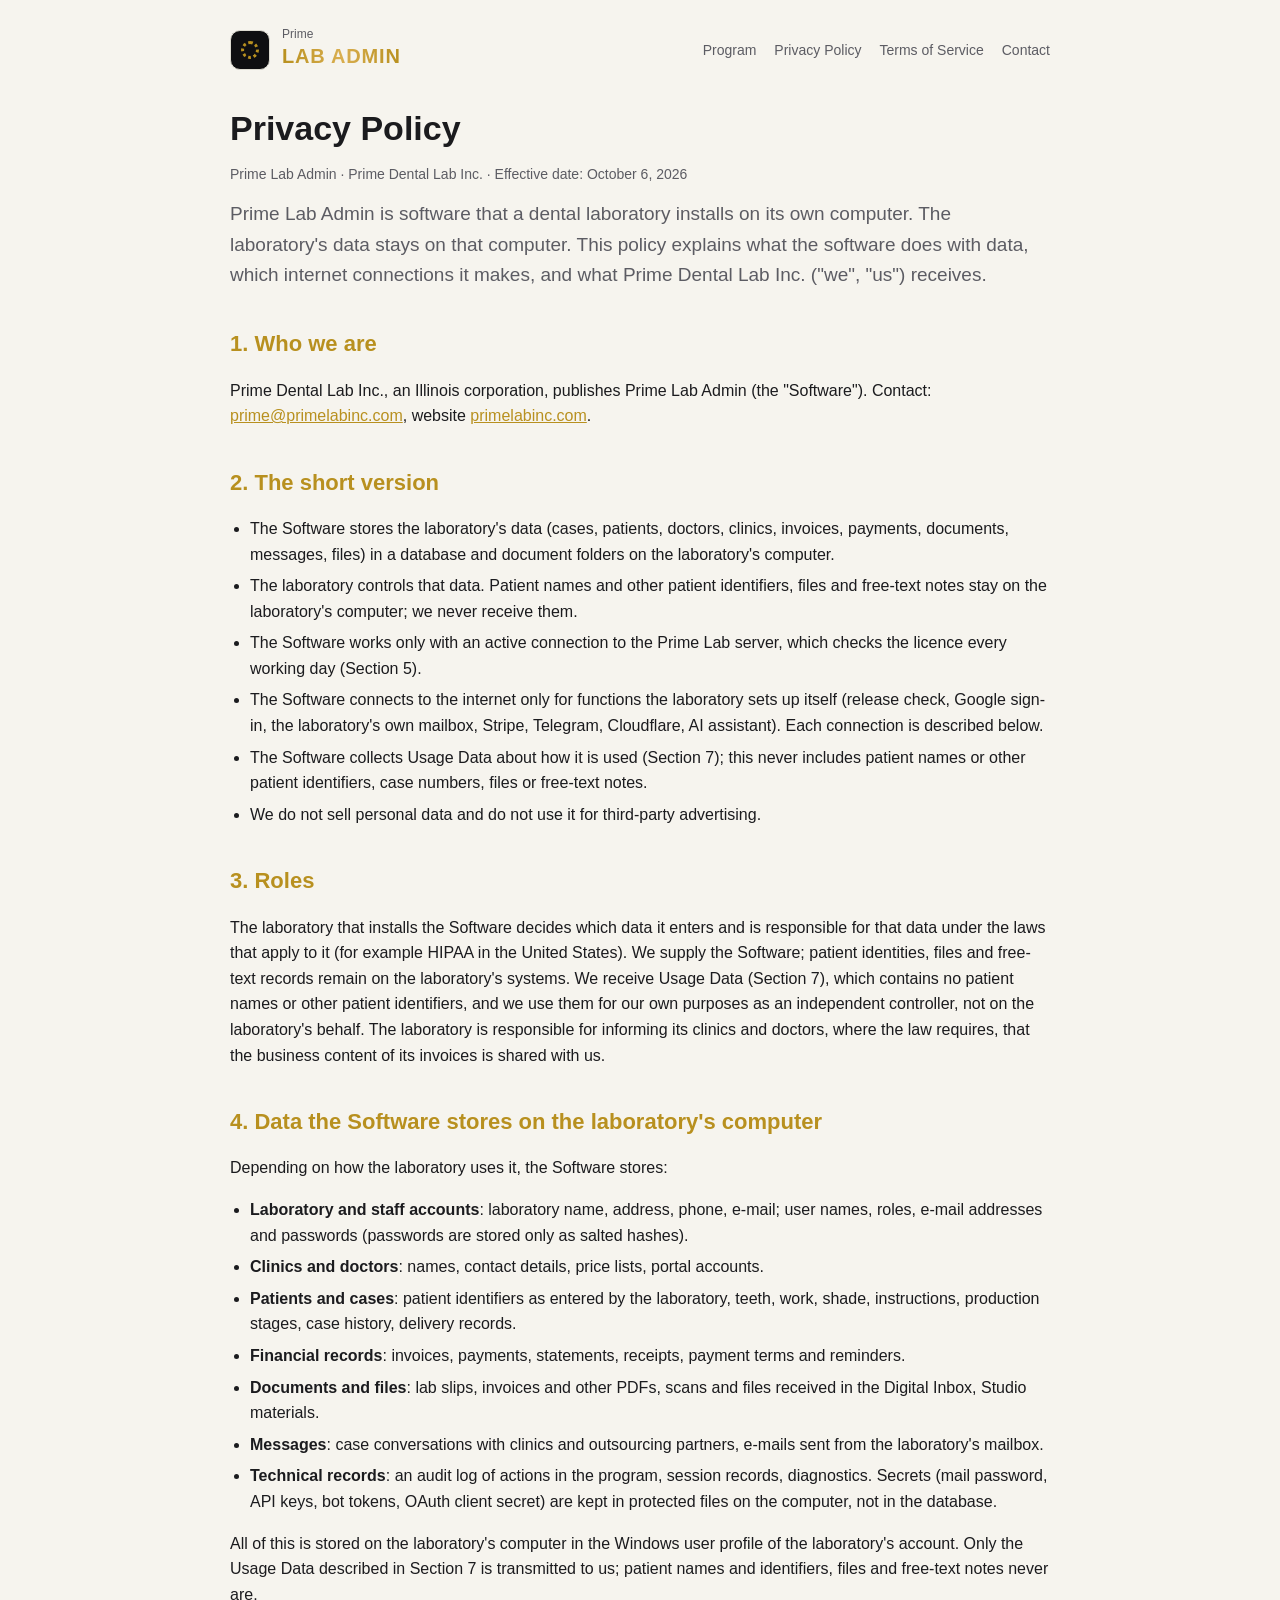
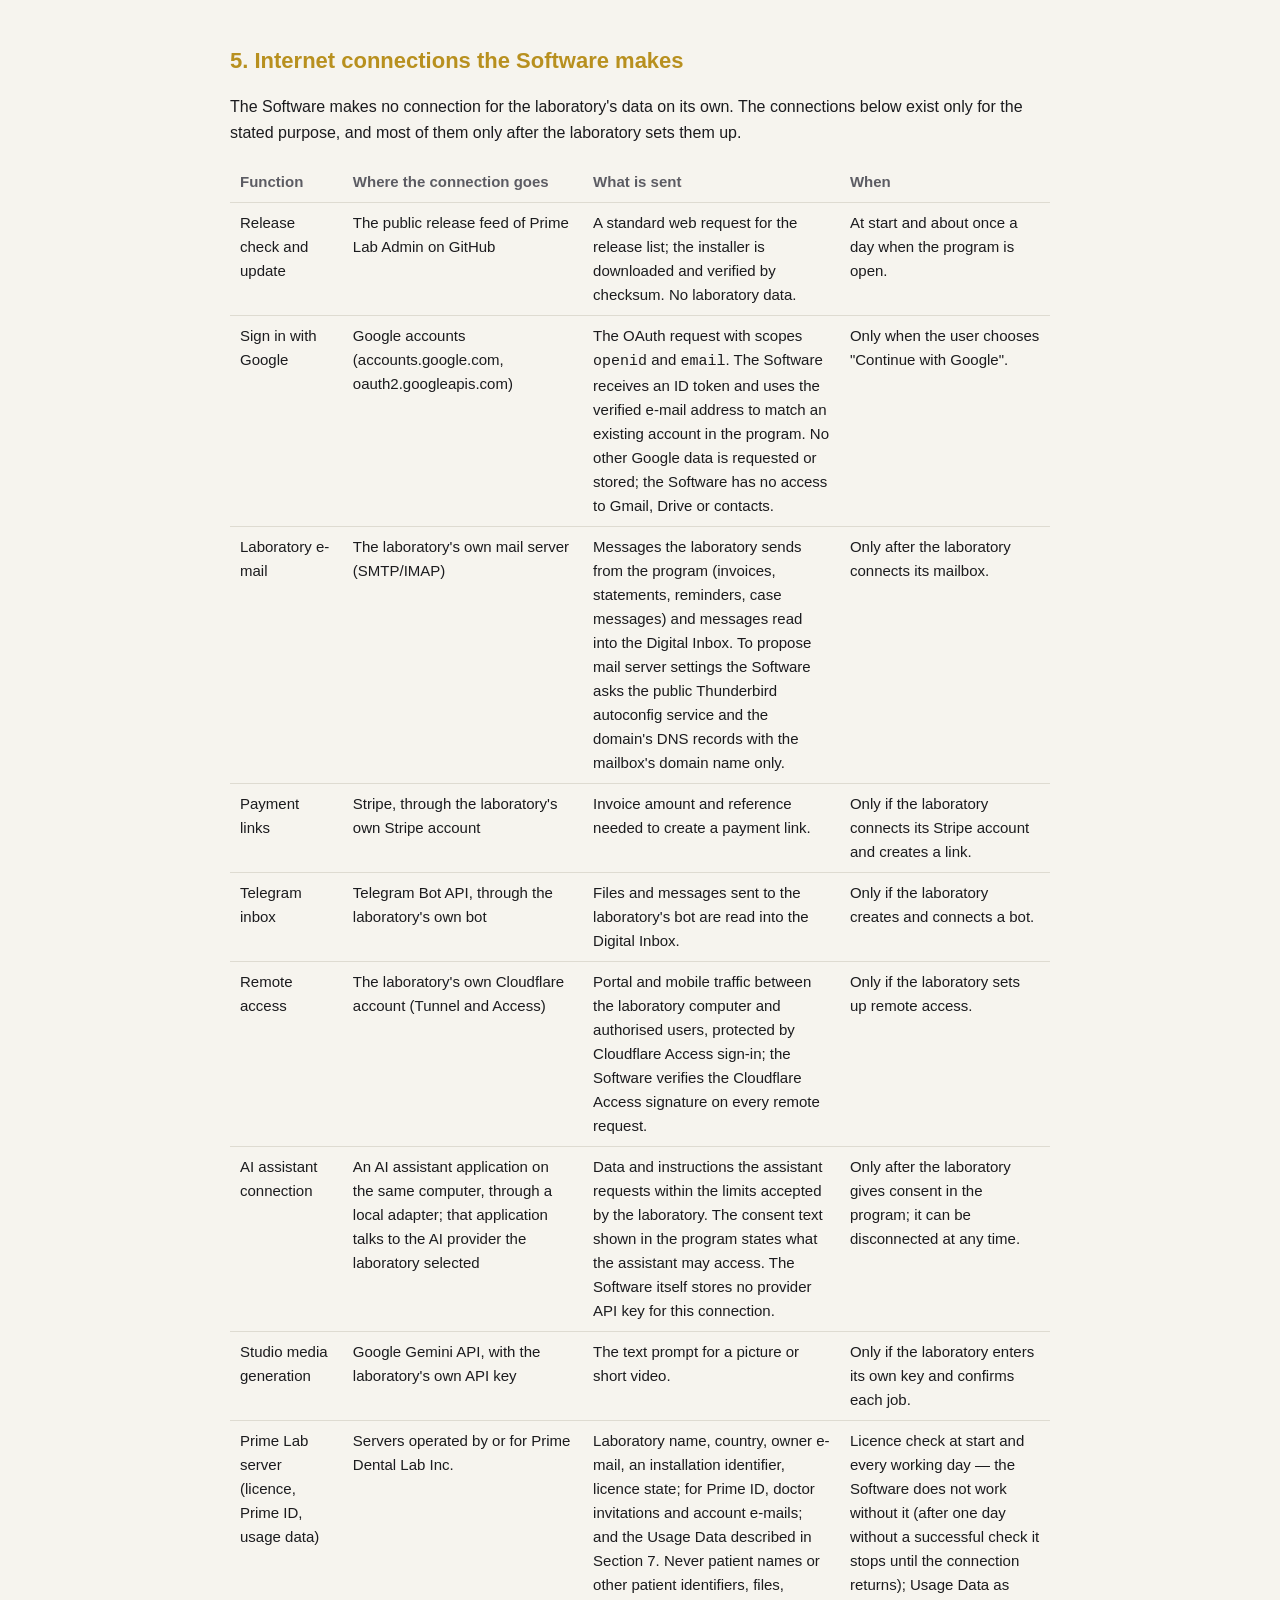
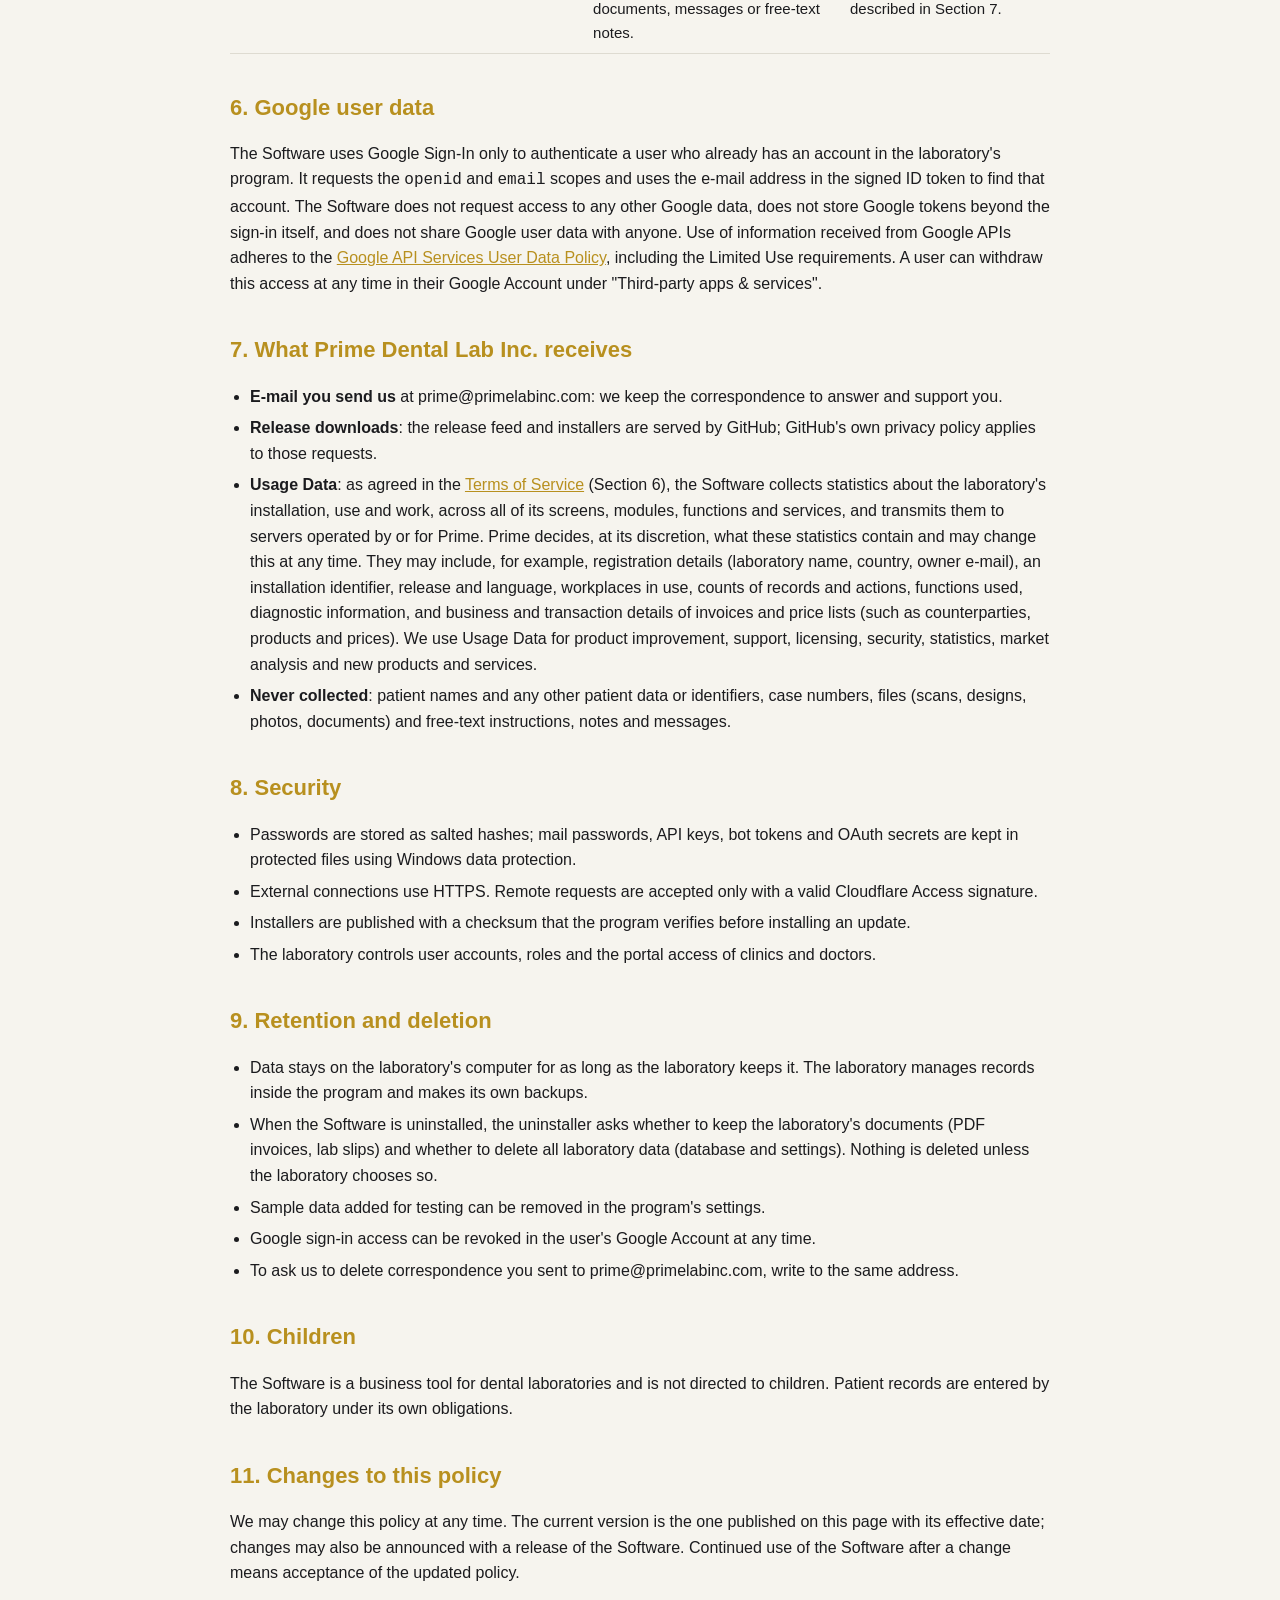
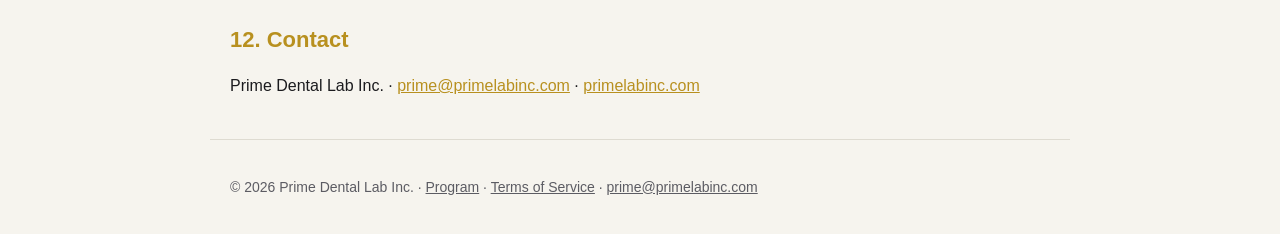
==== commit bd9b059b: "Public pages from labadmin b6a8d0de1e08b5d808236891f53507ab99f9670e" ====
--- a/privacy.html
+++ b/privacy.html
@@ -68,7 +68,7 @@
   <ul>
     <li><strong>E-mail you send us</strong> at prime@primelabinc.com: we keep the correspondence to answer and support you.</li>
     <li><strong>Release downloads</strong>: the release feed and installers are served by GitHub; GitHub's own privacy policy applies to those requests.</li>
-    <li><strong>Usage Data</strong>: as agreed in the <a href="terms.html">Terms of Service</a> (Section 6), the Software collects statistics about the laboratory's installation, use and work, across all of its screens, modules, functions and services, and transmits them to servers operated by or for Prime. Prime decides, at its discretion, what these statistics contain and may change this at any time. They may include, for example, registration details (laboratory name, country, owner e-mail), an installation identifier, release and language, workplaces in use, counts of records and actions, functions used, diagnostic information, and the business details of invoices and price lists (the clinic and doctor named on them, type of work, material, quantity, price and totals). We use Usage Data for product improvement, support, licensing, security, statistics, market analysis and new products and services.</li>
+    <li><strong>Usage Data</strong>: as agreed in the <a href="terms.html">Terms of Service</a> (Section 6), the Software collects statistics about the laboratory's installation, use and work, across all of its screens, modules, functions and services, and transmits them to servers operated by or for Prime. Prime decides, at its discretion, what these statistics contain and may change this at any time. They may include, for example, registration details (laboratory name, country, owner e-mail), an installation identifier, release and language, workplaces in use, counts of records and actions, functions used, diagnostic information, and business and transaction details of invoices and price lists (such as counterparties, products and prices). We use Usage Data for product improvement, support, licensing, security, statistics, market analysis and new products and services.</li>
     <li><strong>Never collected</strong>: patient names and any other patient data or identifiers, case numbers, files (scans, designs, photos, documents) and free-text instructions, notes and messages.</li>
   </ul>
 
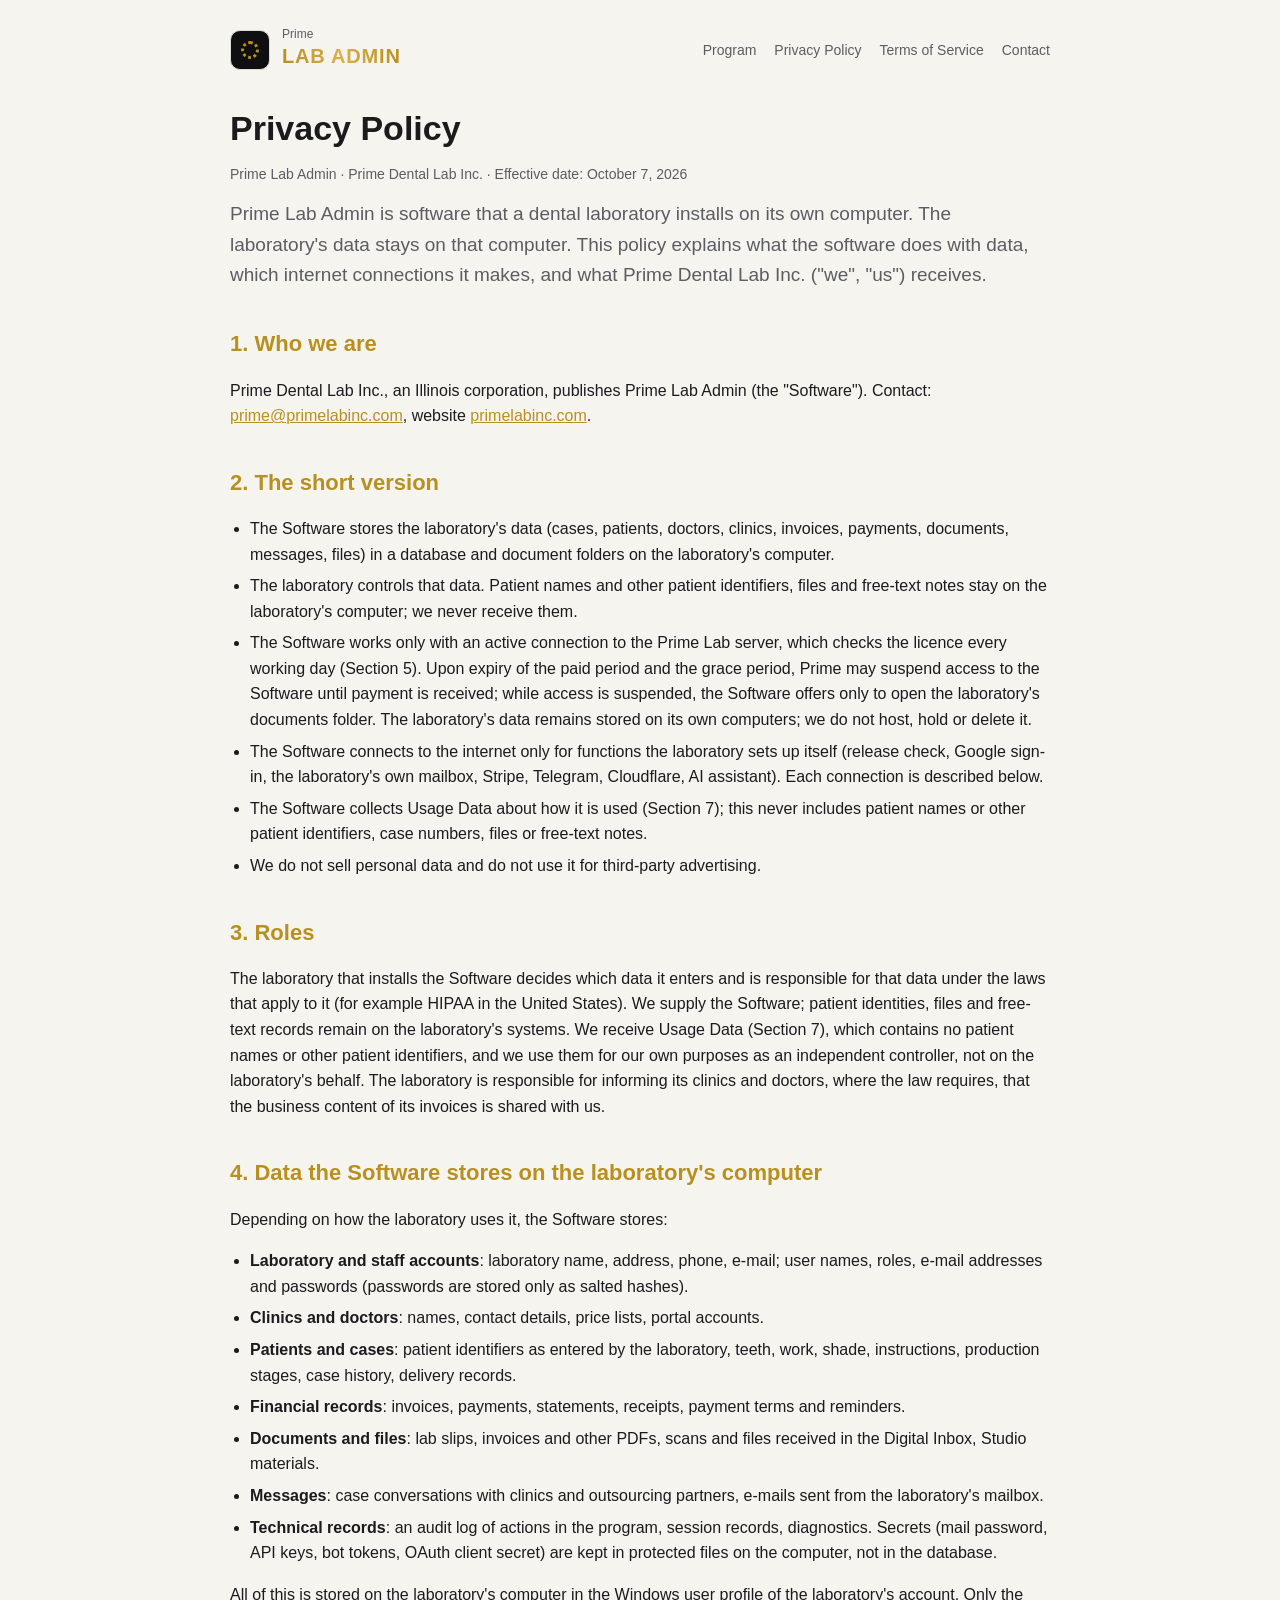
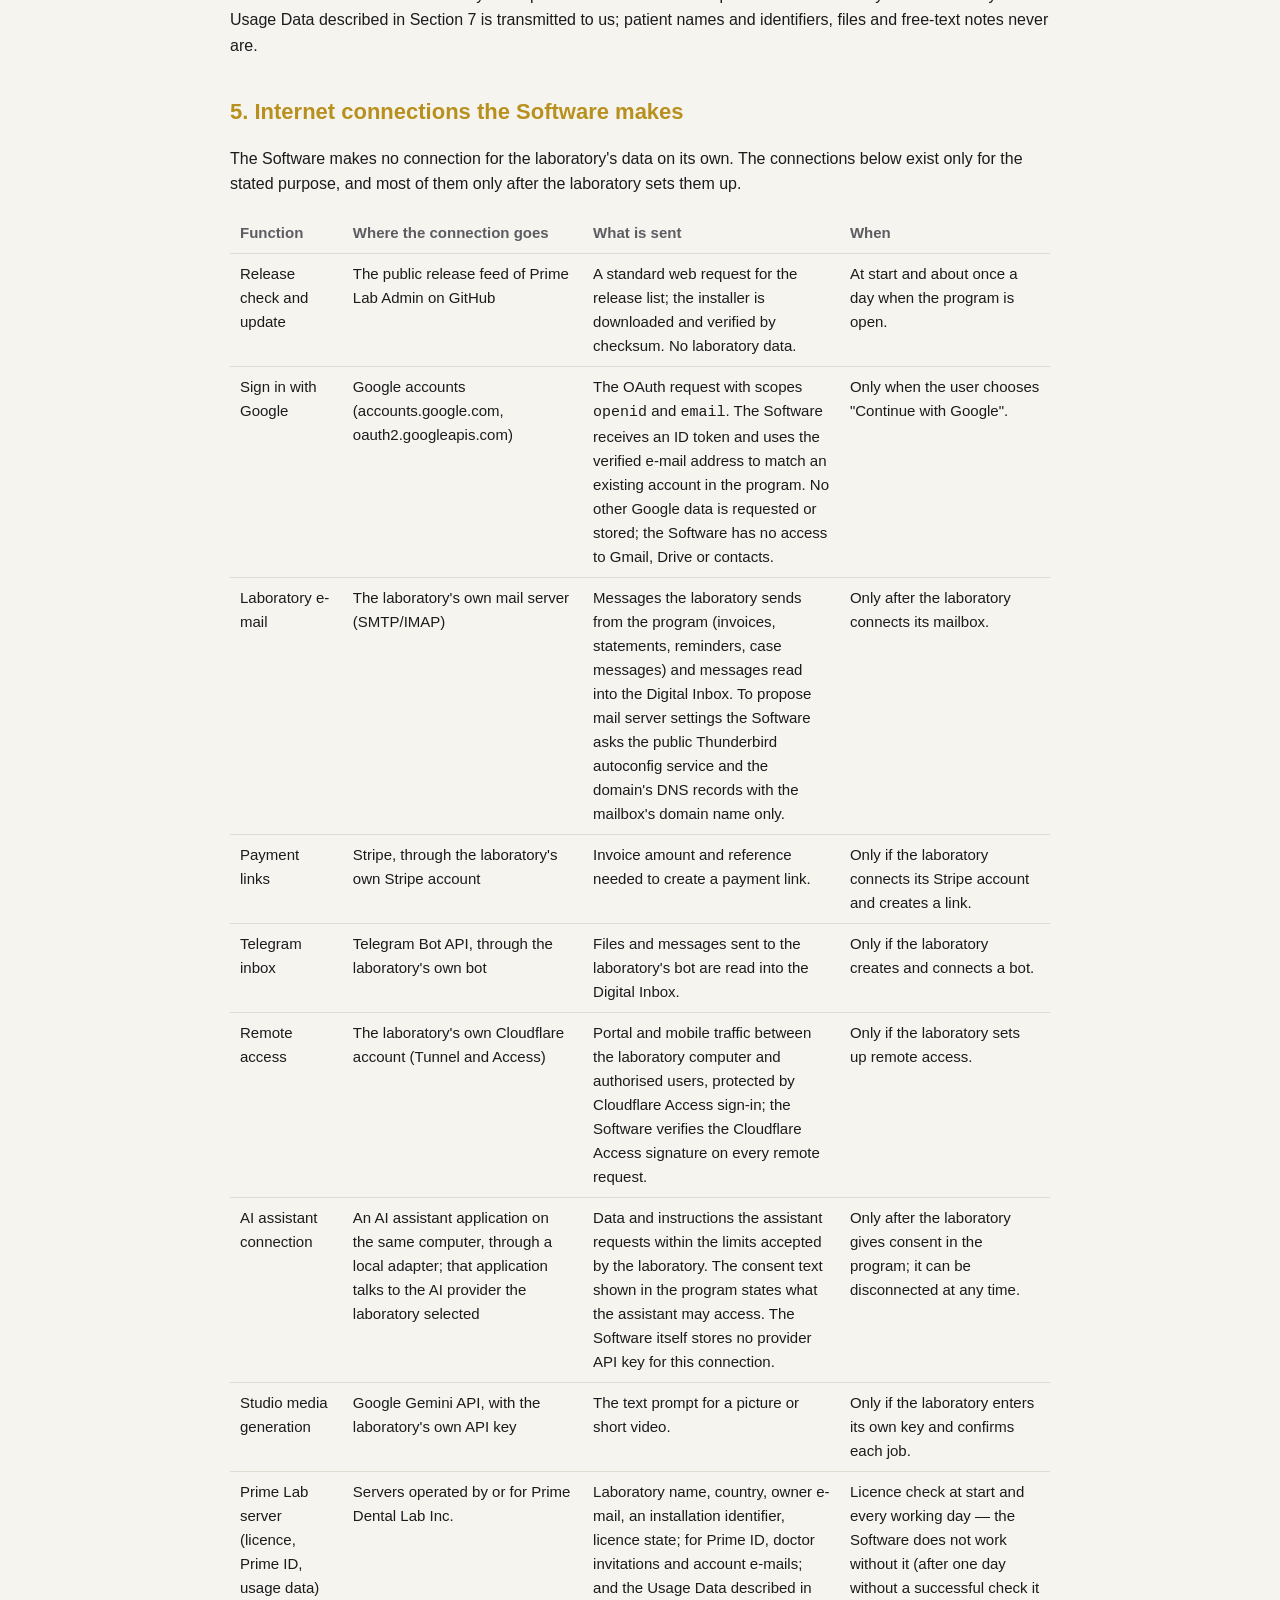
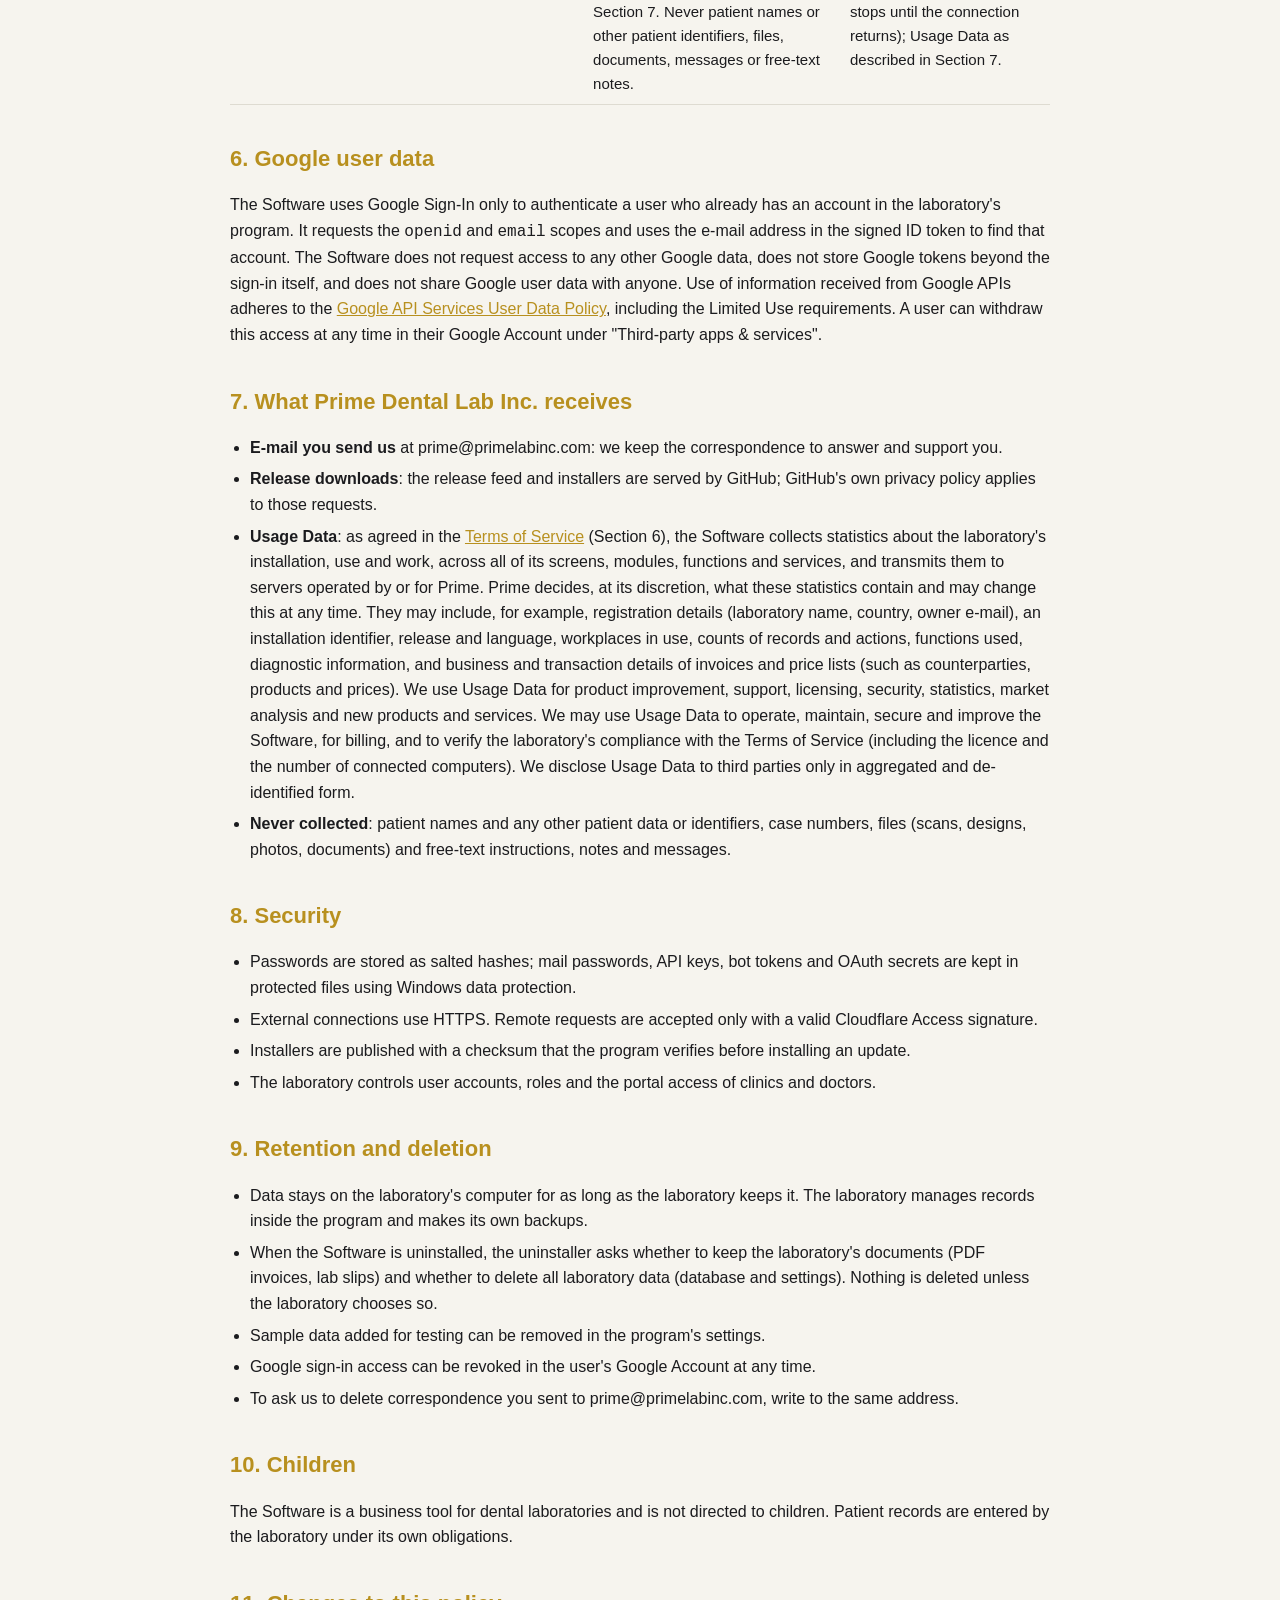
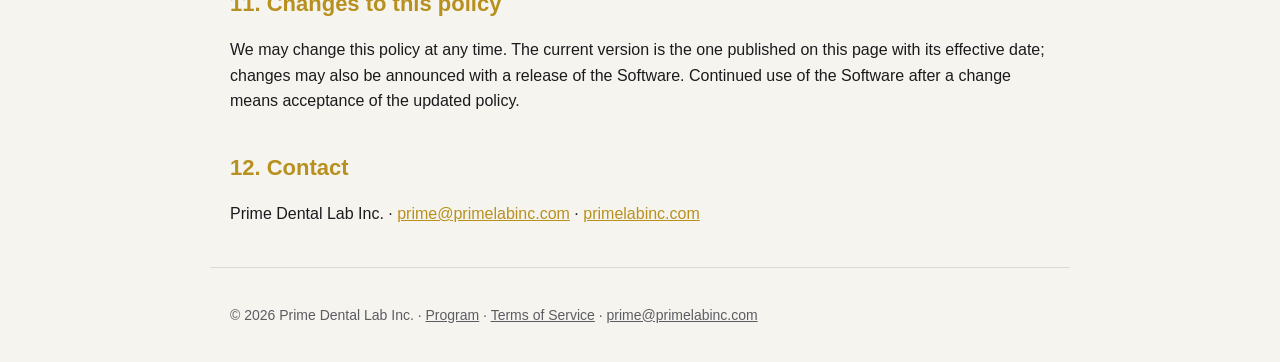
==== commit 03d5ef6e: "Public pages from labadmin 64ba0e7a8311eb0661e416d5019f082d258484b5" ====
--- a/privacy.html
+++ b/privacy.html
@@ -14,7 +14,7 @@
 </header>
 <main>
   <h1>Privacy Policy</h1>
-  <p class="meta">Prime Lab Admin · Prime Dental Lab Inc. · Effective date: October 6, 2026</p>
+  <p class="meta">Prime Lab Admin · Prime Dental Lab Inc. · Effective date: October 7, 2026</p>
   <p class="lead">Prime Lab Admin is software that a dental laboratory installs on its own computer. The laboratory's data stays on that computer. This policy explains what the software does with data, which internet connections it makes, and what Prime Dental Lab Inc. ("we", "us") receives.</p>
 
   <h2>1. Who we are</h2>
@@ -24,7 +24,7 @@
   <ul>
     <li>The Software stores the laboratory's data (cases, patients, doctors, clinics, invoices, payments, documents, messages, files) in a database and document folders on the laboratory's computer.</li>
     <li>The laboratory controls that data. Patient names and other patient identifiers, files and free-text notes stay on the laboratory's computer; we never receive them.</li>
-    <li>The Software works only with an active connection to the Prime Lab server, which checks the licence every working day (Section 5).</li>
+    <li>The Software works only with an active connection to the Prime Lab server, which checks the licence every working day (Section 5). Upon expiry of the paid period and the grace period, Prime may suspend access to the Software until payment is received; while access is suspended, the Software offers only to open the laboratory's documents folder. The laboratory's data remains stored on its own computers; we do not host, hold or delete it.</li>
     <li>The Software connects to the internet only for functions the laboratory sets up itself (release check, Google sign-in, the laboratory's own mailbox, Stripe, Telegram, Cloudflare, AI assistant). Each connection is described below.</li>
     <li>The Software collects Usage Data about how it is used (Section 7); this never includes patient names or other patient identifiers, case numbers, files or free-text notes.</li>
     <li>We do not sell personal data and do not use it for third-party advertising.</li>
@@ -68,7 +68,7 @@
   <ul>
     <li><strong>E-mail you send us</strong> at prime@primelabinc.com: we keep the correspondence to answer and support you.</li>
     <li><strong>Release downloads</strong>: the release feed and installers are served by GitHub; GitHub's own privacy policy applies to those requests.</li>
-    <li><strong>Usage Data</strong>: as agreed in the <a href="terms.html">Terms of Service</a> (Section 6), the Software collects statistics about the laboratory's installation, use and work, across all of its screens, modules, functions and services, and transmits them to servers operated by or for Prime. Prime decides, at its discretion, what these statistics contain and may change this at any time. They may include, for example, registration details (laboratory name, country, owner e-mail), an installation identifier, release and language, workplaces in use, counts of records and actions, functions used, diagnostic information, and business and transaction details of invoices and price lists (such as counterparties, products and prices). We use Usage Data for product improvement, support, licensing, security, statistics, market analysis and new products and services.</li>
+    <li><strong>Usage Data</strong>: as agreed in the <a href="terms.html">Terms of Service</a> (Section 6), the Software collects statistics about the laboratory's installation, use and work, across all of its screens, modules, functions and services, and transmits them to servers operated by or for Prime. Prime decides, at its discretion, what these statistics contain and may change this at any time. They may include, for example, registration details (laboratory name, country, owner e-mail), an installation identifier, release and language, workplaces in use, counts of records and actions, functions used, diagnostic information, and business and transaction details of invoices and price lists (such as counterparties, products and prices). We use Usage Data for product improvement, support, licensing, security, statistics, market analysis and new products and services. We may use Usage Data to operate, maintain, secure and improve the Software, for billing, and to verify the laboratory's compliance with the Terms of Service (including the licence and the number of connected computers). We disclose Usage Data to third parties only in aggregated and de-identified form.</li>
     <li><strong>Never collected</strong>: patient names and any other patient data or identifiers, case numbers, files (scans, designs, photos, documents) and free-text instructions, notes and messages.</li>
   </ul>
 
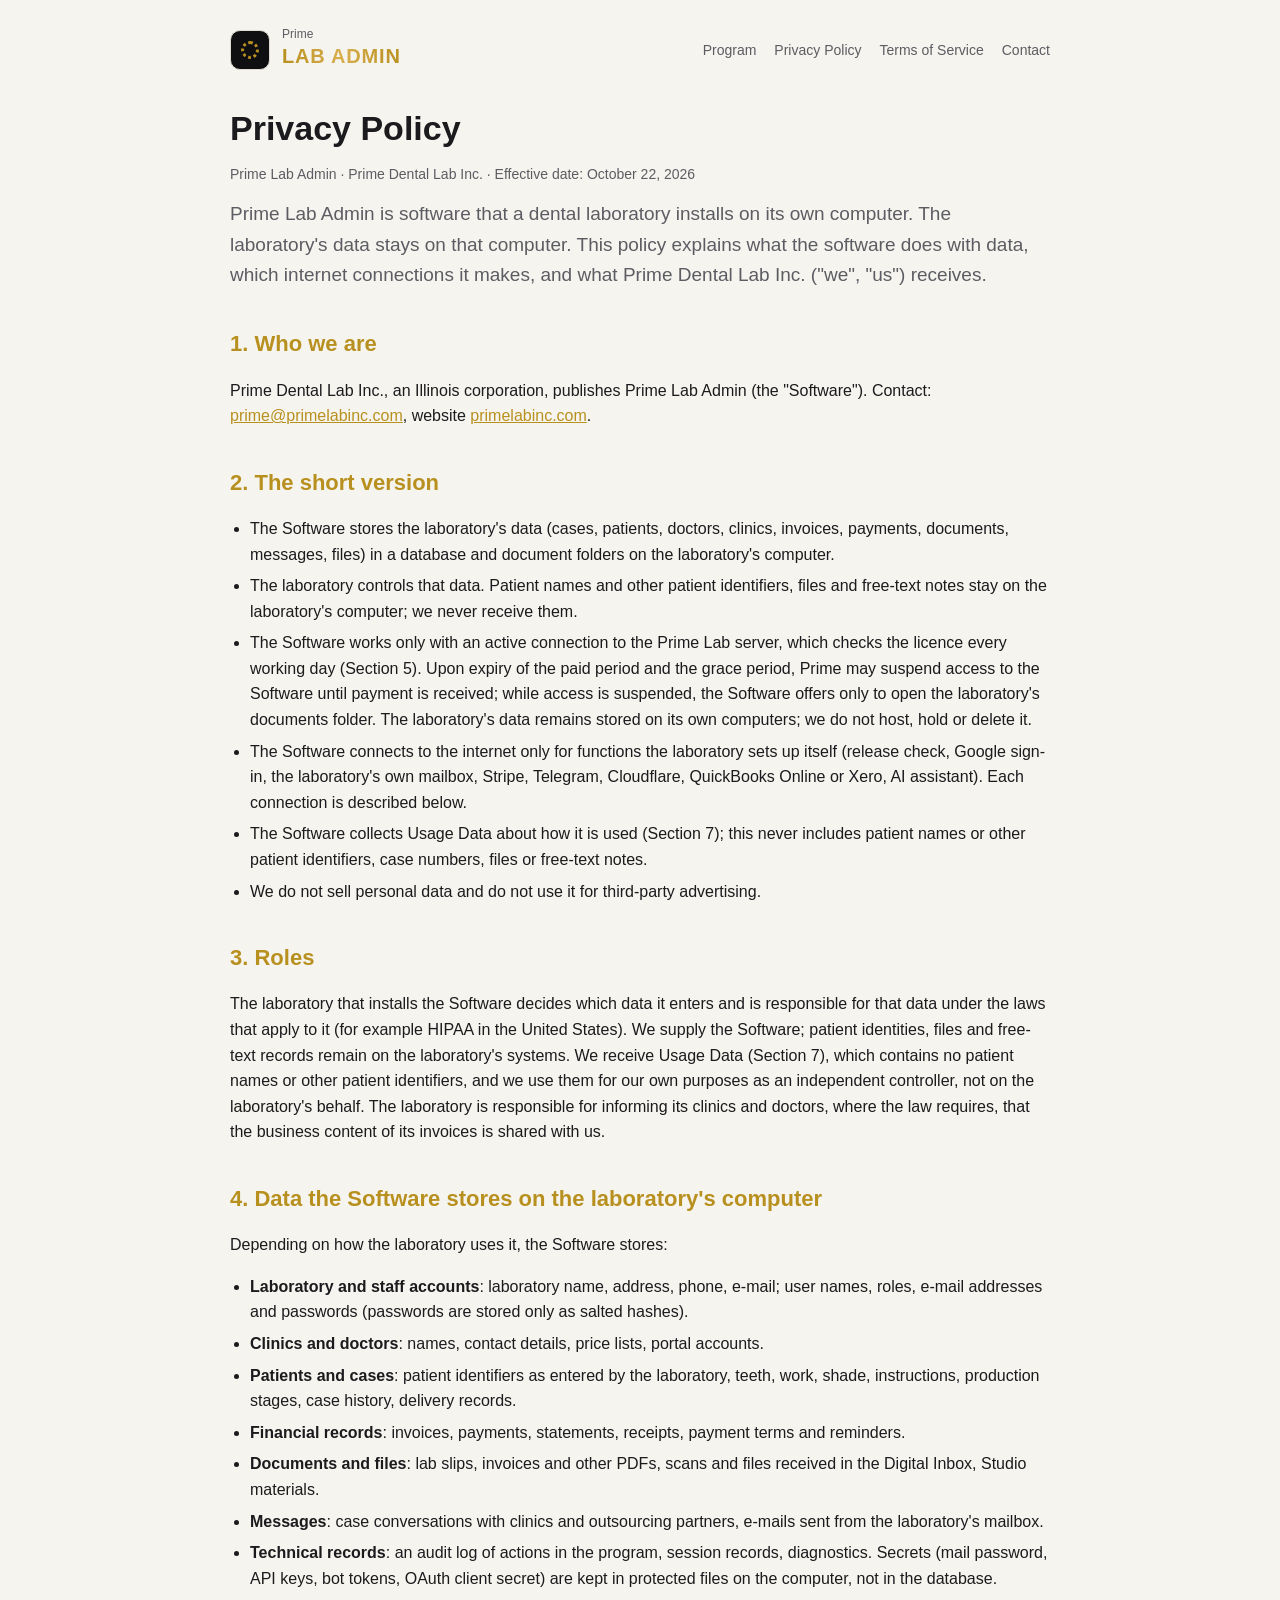
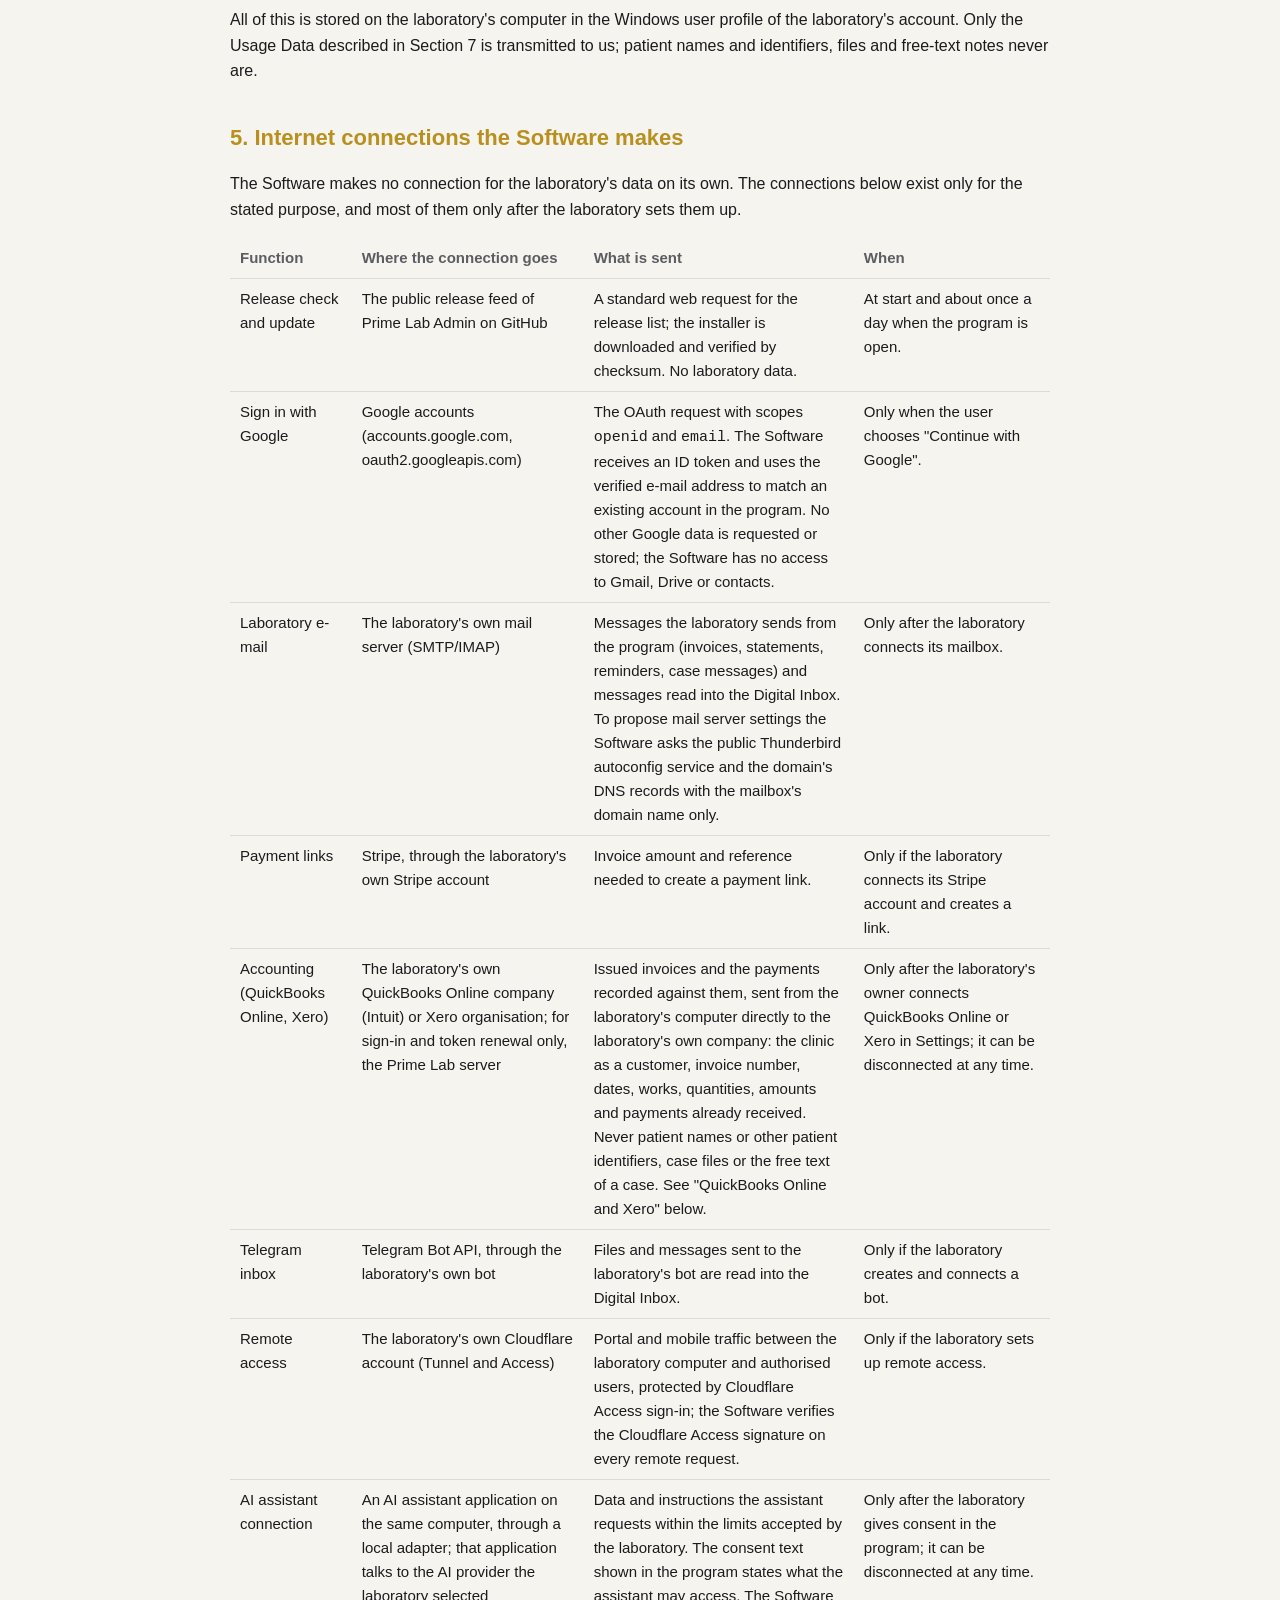
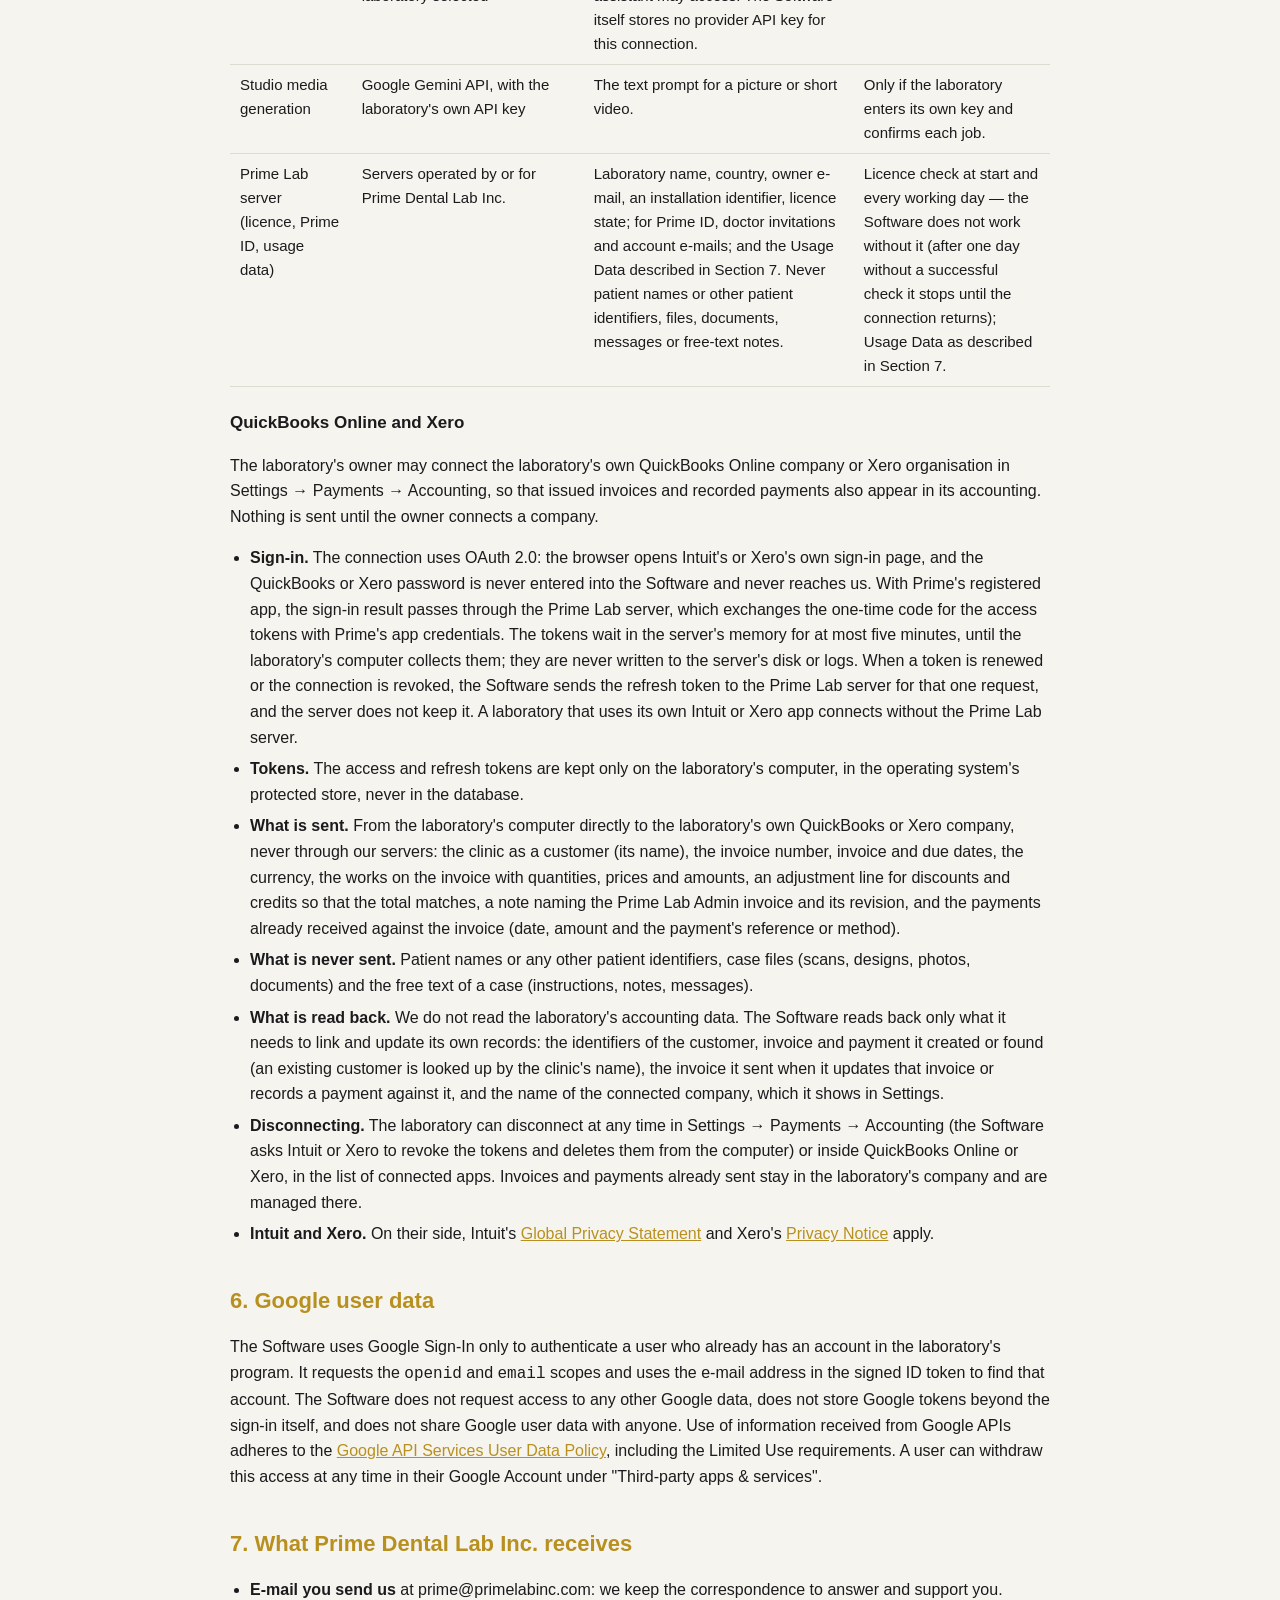
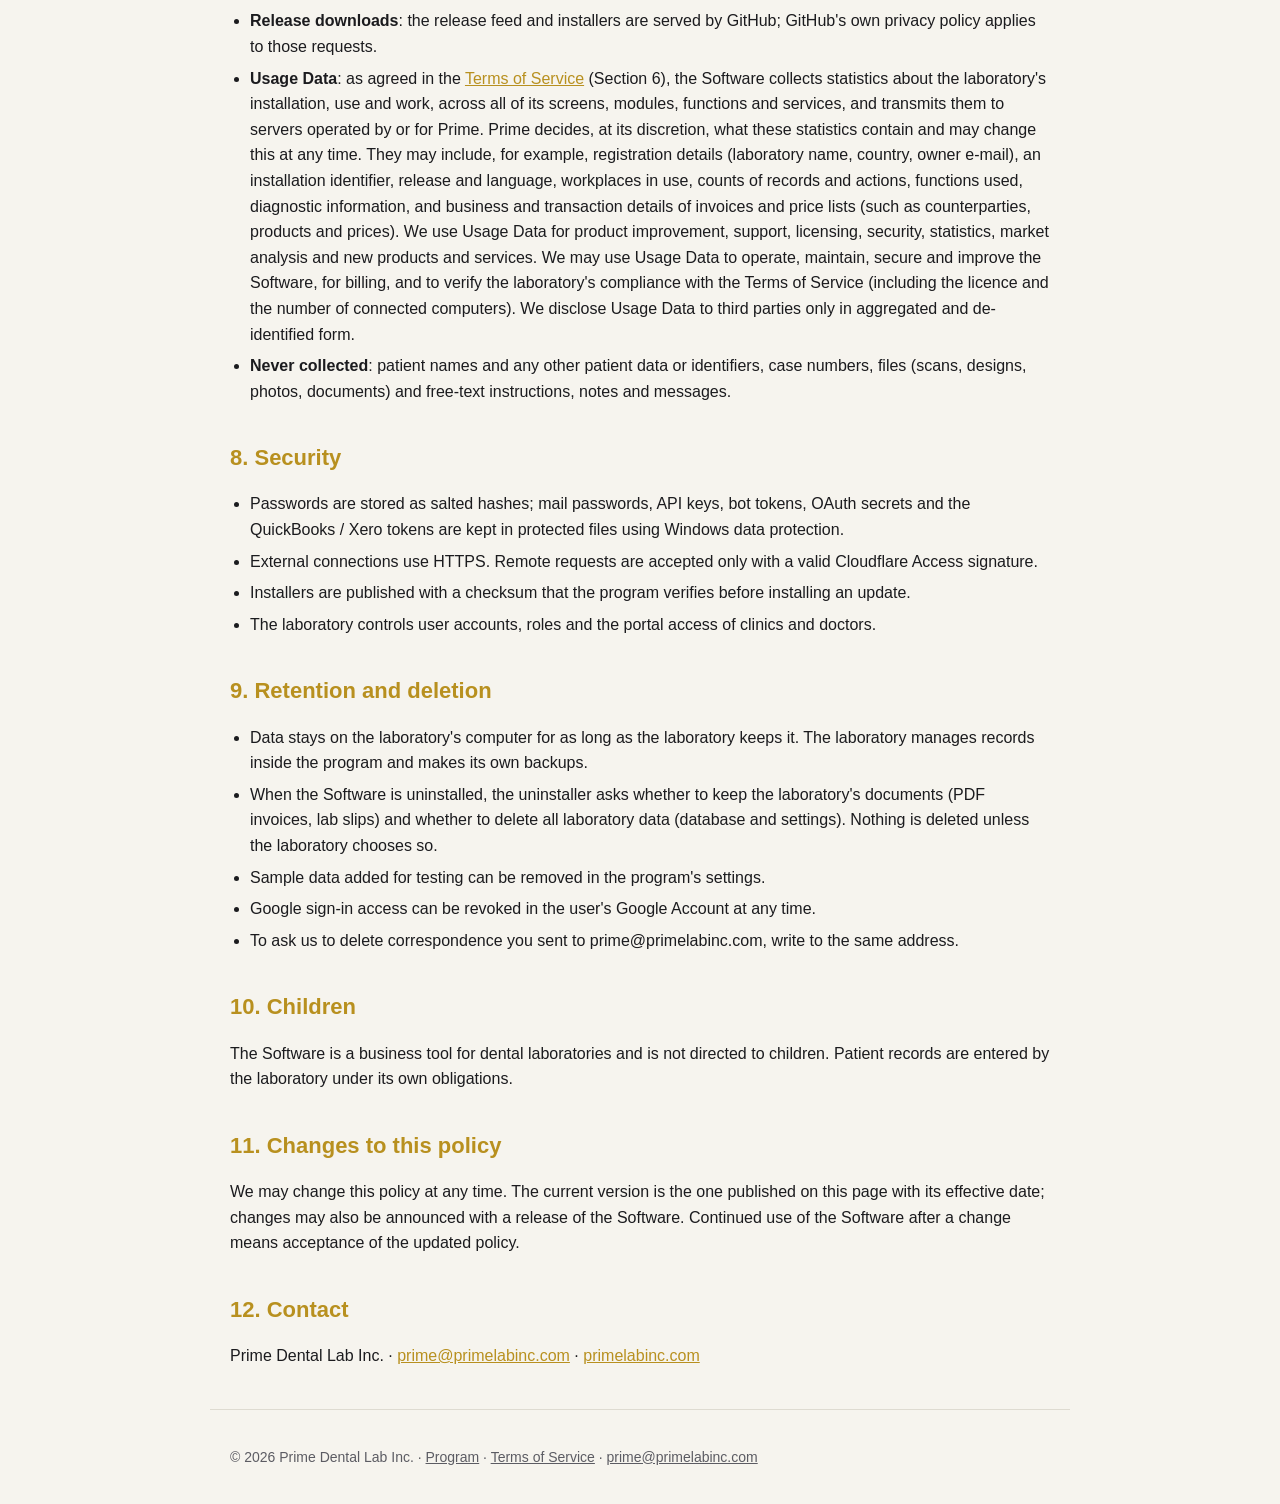
==== commit 0e96d80e: "Public pages from labadmin c5c89748fd45a8a2c0eb714af1f6e858ccfbbd78" ====
--- a/privacy.html
+++ b/privacy.html
@@ -14,7 +14,7 @@
 </header>
 <main>
   <h1>Privacy Policy</h1>
-  <p class="meta">Prime Lab Admin · Prime Dental Lab Inc. · Effective date: October 7, 2026</p>
+  <p class="meta">Prime Lab Admin · Prime Dental Lab Inc. · Effective date: October 22, 2026</p>
   <p class="lead">Prime Lab Admin is software that a dental laboratory installs on its own computer. The laboratory's data stays on that computer. This policy explains what the software does with data, which internet connections it makes, and what Prime Dental Lab Inc. ("we", "us") receives.</p>
 
   <h2>1. Who we are</h2>
@@ -25,7 +25,7 @@
     <li>The Software stores the laboratory's data (cases, patients, doctors, clinics, invoices, payments, documents, messages, files) in a database and document folders on the laboratory's computer.</li>
     <li>The laboratory controls that data. Patient names and other patient identifiers, files and free-text notes stay on the laboratory's computer; we never receive them.</li>
     <li>The Software works only with an active connection to the Prime Lab server, which checks the licence every working day (Section 5). Upon expiry of the paid period and the grace period, Prime may suspend access to the Software until payment is received; while access is suspended, the Software offers only to open the laboratory's documents folder. The laboratory's data remains stored on its own computers; we do not host, hold or delete it.</li>
-    <li>The Software connects to the internet only for functions the laboratory sets up itself (release check, Google sign-in, the laboratory's own mailbox, Stripe, Telegram, Cloudflare, AI assistant). Each connection is described below.</li>
+    <li>The Software connects to the internet only for functions the laboratory sets up itself (release check, Google sign-in, the laboratory's own mailbox, Stripe, Telegram, Cloudflare, QuickBooks Online or Xero, AI assistant). Each connection is described below.</li>
     <li>The Software collects Usage Data about how it is used (Section 7); this never includes patient names or other patient identifiers, case numbers, files or free-text notes.</li>
     <li>We do not sell personal data and do not use it for third-party advertising.</li>
   </ul>
@@ -54,12 +54,25 @@
     <tr><td>Sign in with Google</td><td>Google accounts (accounts.google.com, oauth2.googleapis.com)</td><td>The OAuth request with scopes <code>openid</code> and <code>email</code>. The Software receives an ID token and uses the verified e-mail address to match an existing account in the program. No other Google data is requested or stored; the Software has no access to Gmail, Drive or contacts.</td><td>Only when the user chooses "Continue with Google".</td></tr>
     <tr><td>Laboratory e-mail</td><td>The laboratory's own mail server (SMTP/IMAP)</td><td>Messages the laboratory sends from the program (invoices, statements, reminders, case messages) and messages read into the Digital Inbox. To propose mail server settings the Software asks the public Thunderbird autoconfig service and the domain's DNS records with the mailbox's domain name only.</td><td>Only after the laboratory connects its mailbox.</td></tr>
     <tr><td>Payment links</td><td>Stripe, through the laboratory's own Stripe account</td><td>Invoice amount and reference needed to create a payment link.</td><td>Only if the laboratory connects its Stripe account and creates a link.</td></tr>
+    <tr><td>Accounting (QuickBooks Online, Xero)</td><td>The laboratory's own QuickBooks Online company (Intuit) or Xero organisation; for sign-in and token renewal only, the Prime Lab server</td><td>Issued invoices and the payments recorded against them, sent from the laboratory's computer directly to the laboratory's own company: the clinic as a customer, invoice number, dates, works, quantities, amounts and payments already received. Never patient names or other patient identifiers, case files or the free text of a case. See "QuickBooks Online and Xero" below.</td><td>Only after the laboratory's owner connects QuickBooks Online or Xero in Settings; it can be disconnected at any time.</td></tr>
     <tr><td>Telegram inbox</td><td>Telegram Bot API, through the laboratory's own bot</td><td>Files and messages sent to the laboratory's bot are read into the Digital Inbox.</td><td>Only if the laboratory creates and connects a bot.</td></tr>
     <tr><td>Remote access</td><td>The laboratory's own Cloudflare account (Tunnel and Access)</td><td>Portal and mobile traffic between the laboratory computer and authorised users, protected by Cloudflare Access sign-in; the Software verifies the Cloudflare Access signature on every remote request.</td><td>Only if the laboratory sets up remote access.</td></tr>
     <tr><td>AI assistant connection</td><td>An AI assistant application on the same computer, through a local adapter; that application talks to the AI provider the laboratory selected</td><td>Data and instructions the assistant requests within the limits accepted by the laboratory. The consent text shown in the program states what the assistant may access. The Software itself stores no provider API key for this connection.</td><td>Only after the laboratory gives consent in the program; it can be disconnected at any time.</td></tr>
     <tr><td>Studio media generation</td><td>Google Gemini API, with the laboratory's own API key</td><td>The text prompt for a picture or short video.</td><td>Only if the laboratory enters its own key and confirms each job.</td></tr>
     <tr><td>Prime Lab server (licence, Prime ID, usage data)</td><td>Servers operated by or for Prime Dental Lab Inc.</td><td>Laboratory name, country, owner e-mail, an installation identifier, licence state; for Prime ID, doctor invitations and account e-mails; and the Usage Data described in Section 7. Never patient names or other patient identifiers, files, documents, messages or free-text notes.</td><td>Licence check at start and every working day — the Software does not work without it (after one day without a successful check it stops until the connection returns); Usage Data as described in Section 7.</td></tr>
   </table>
+
+  <h3>QuickBooks Online and Xero</h3>
+  <p>The laboratory's owner may connect the laboratory's own QuickBooks Online company or Xero organisation in Settings → Payments → Accounting, so that issued invoices and recorded payments also appear in its accounting. Nothing is sent until the owner connects a company.</p>
+  <ul>
+    <li><strong>Sign-in.</strong> The connection uses OAuth 2.0: the browser opens Intuit's or Xero's own sign-in page, and the QuickBooks or Xero password is never entered into the Software and never reaches us. With Prime's registered app, the sign-in result passes through the Prime Lab server, which exchanges the one-time code for the access tokens with Prime's app credentials. The tokens wait in the server's memory for at most five minutes, until the laboratory's computer collects them; they are never written to the server's disk or logs. When a token is renewed or the connection is revoked, the Software sends the refresh token to the Prime Lab server for that one request, and the server does not keep it. A laboratory that uses its own Intuit or Xero app connects without the Prime Lab server.</li>
+    <li><strong>Tokens.</strong> The access and refresh tokens are kept only on the laboratory's computer, in the operating system's protected store, never in the database.</li>
+    <li><strong>What is sent.</strong> From the laboratory's computer directly to the laboratory's own QuickBooks or Xero company, never through our servers: the clinic as a customer (its name), the invoice number, invoice and due dates, the currency, the works on the invoice with quantities, prices and amounts, an adjustment line for discounts and credits so that the total matches, a note naming the Prime Lab Admin invoice and its revision, and the payments already received against the invoice (date, amount and the payment's reference or method).</li>
+    <li><strong>What is never sent.</strong> Patient names or any other patient identifiers, case files (scans, designs, photos, documents) and the free text of a case (instructions, notes, messages).</li>
+    <li><strong>What is read back.</strong> We do not read the laboratory's accounting data. The Software reads back only what it needs to link and update its own records: the identifiers of the customer, invoice and payment it created or found (an existing customer is looked up by the clinic's name), the invoice it sent when it updates that invoice or records a payment against it, and the name of the connected company, which it shows in Settings.</li>
+    <li><strong>Disconnecting.</strong> The laboratory can disconnect at any time in Settings → Payments → Accounting (the Software asks Intuit or Xero to revoke the tokens and deletes them from the computer) or inside QuickBooks Online or Xero, in the list of connected apps. Invoices and payments already sent stay in the laboratory's company and are managed there.</li>
+    <li><strong>Intuit and Xero.</strong> On their side, Intuit's <a href="https://www.intuit.com/privacy/statement/">Global Privacy Statement</a> and Xero's <a href="https://www.xero.com/legal/privacy/">Privacy Notice</a> apply.</li>
+  </ul>
 
   <h2>6. Google user data</h2>
   <p>The Software uses Google Sign-In only to authenticate a user who already has an account in the laboratory's program. It requests the <code>openid</code> and <code>email</code> scopes and uses the e-mail address in the signed ID token to find that account. The Software does not request access to any other Google data, does not store Google tokens beyond the sign-in itself, and does not share Google user data with anyone. Use of information received from Google APIs adheres to the <a href="https://developers.google.com/terms/api-services-user-data-policy">Google API Services User Data Policy</a>, including the Limited Use requirements. A user can withdraw this access at any time in their Google Account under "Third-party apps &amp; services".</p>
@@ -74,7 +87,7 @@
 
   <h2>8. Security</h2>
   <ul>
-    <li>Passwords are stored as salted hashes; mail passwords, API keys, bot tokens and OAuth secrets are kept in protected files using Windows data protection.</li>
+    <li>Passwords are stored as salted hashes; mail passwords, API keys, bot tokens, OAuth secrets and the QuickBooks / Xero tokens are kept in protected files using Windows data protection.</li>
     <li>External connections use HTTPS. Remote requests are accepted only with a valid Cloudflare Access signature.</li>
     <li>Installers are published with a checksum that the program verifies before installing an update.</li>
     <li>The laboratory controls user accounts, roles and the portal access of clinics and doctors.</li>
